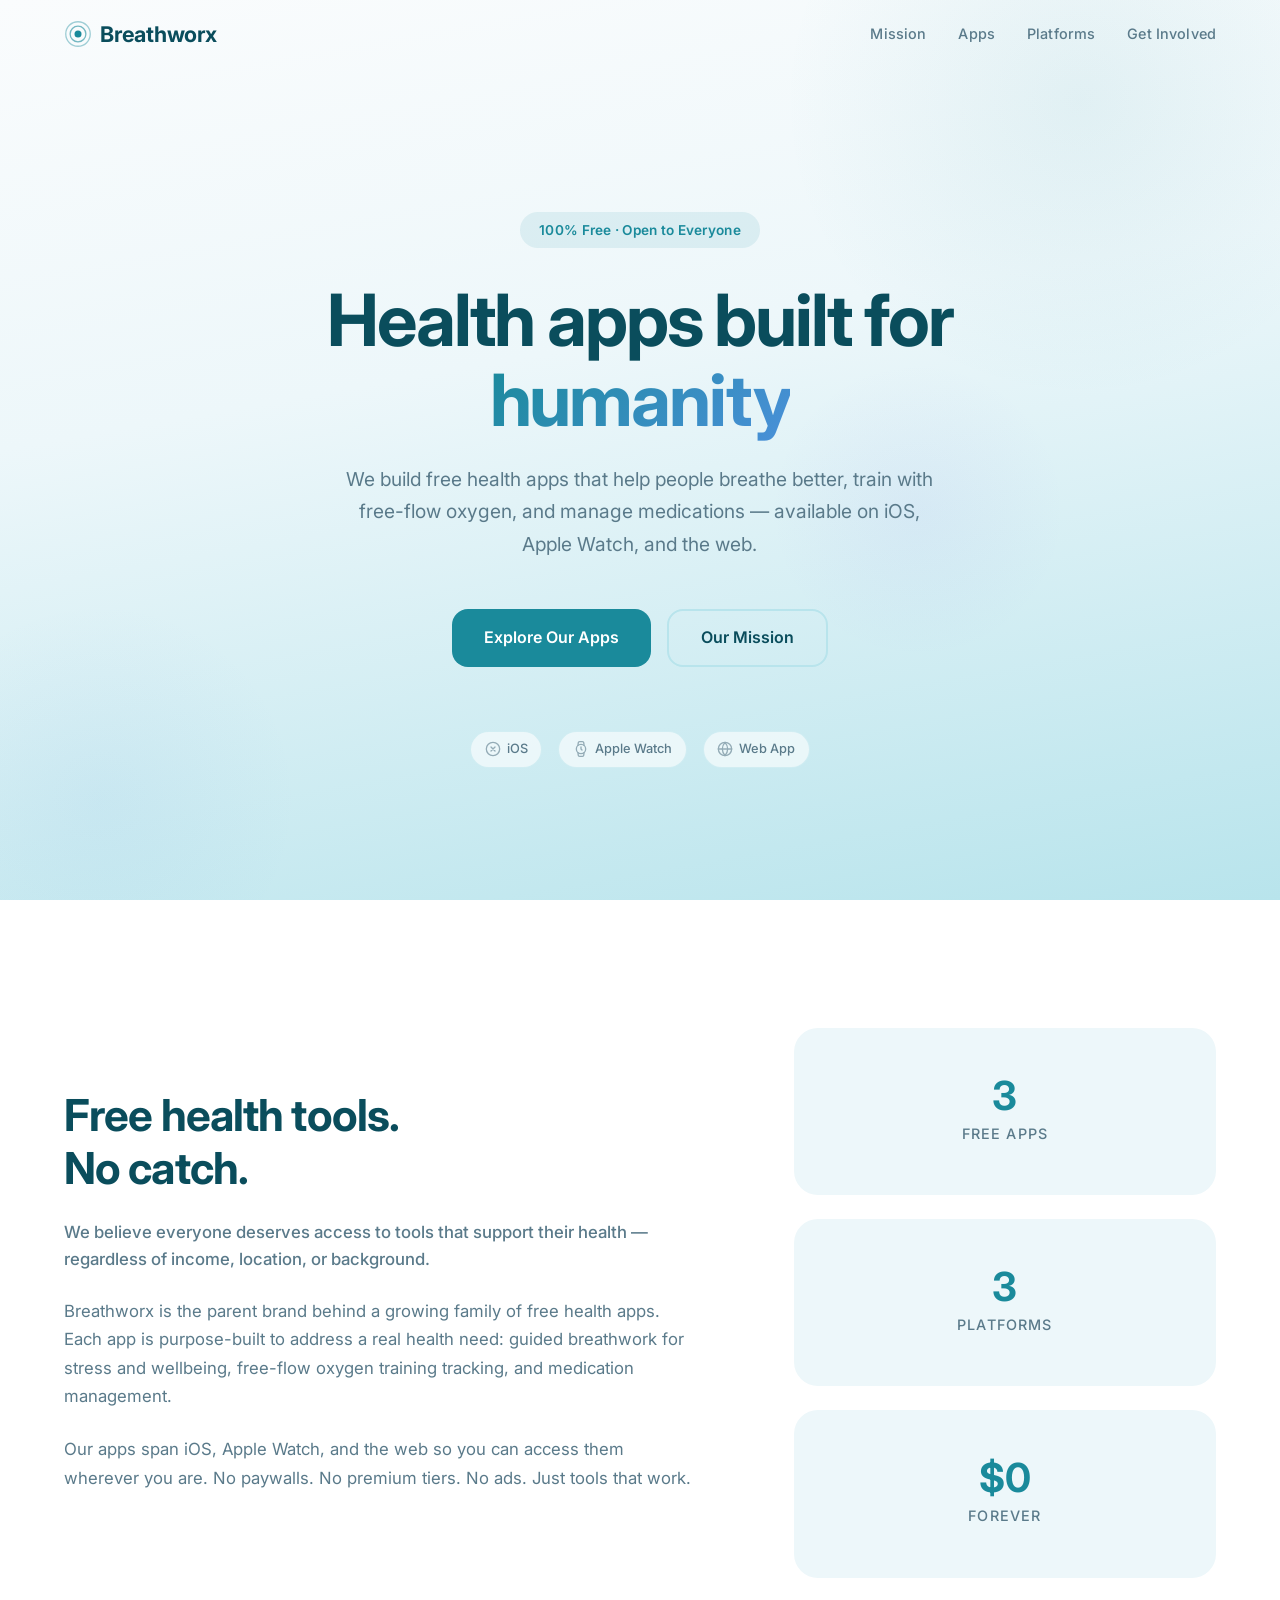
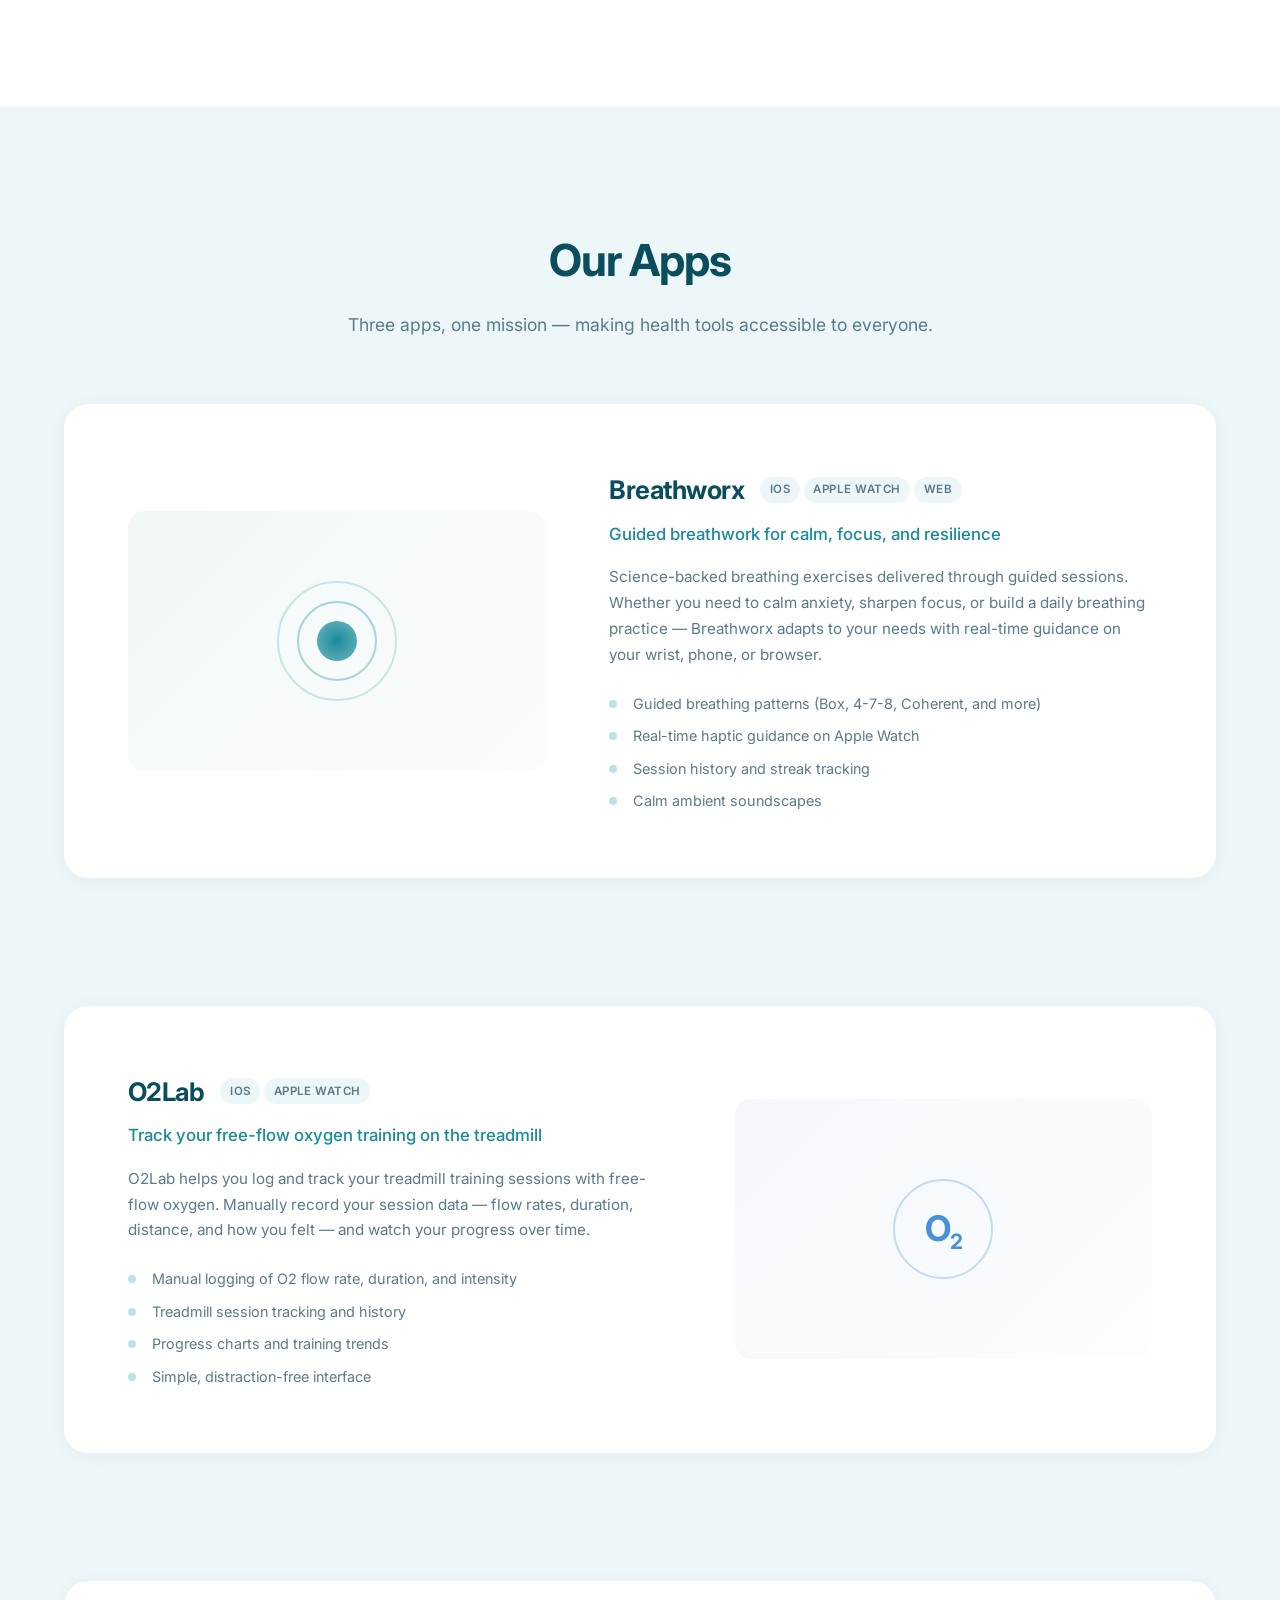
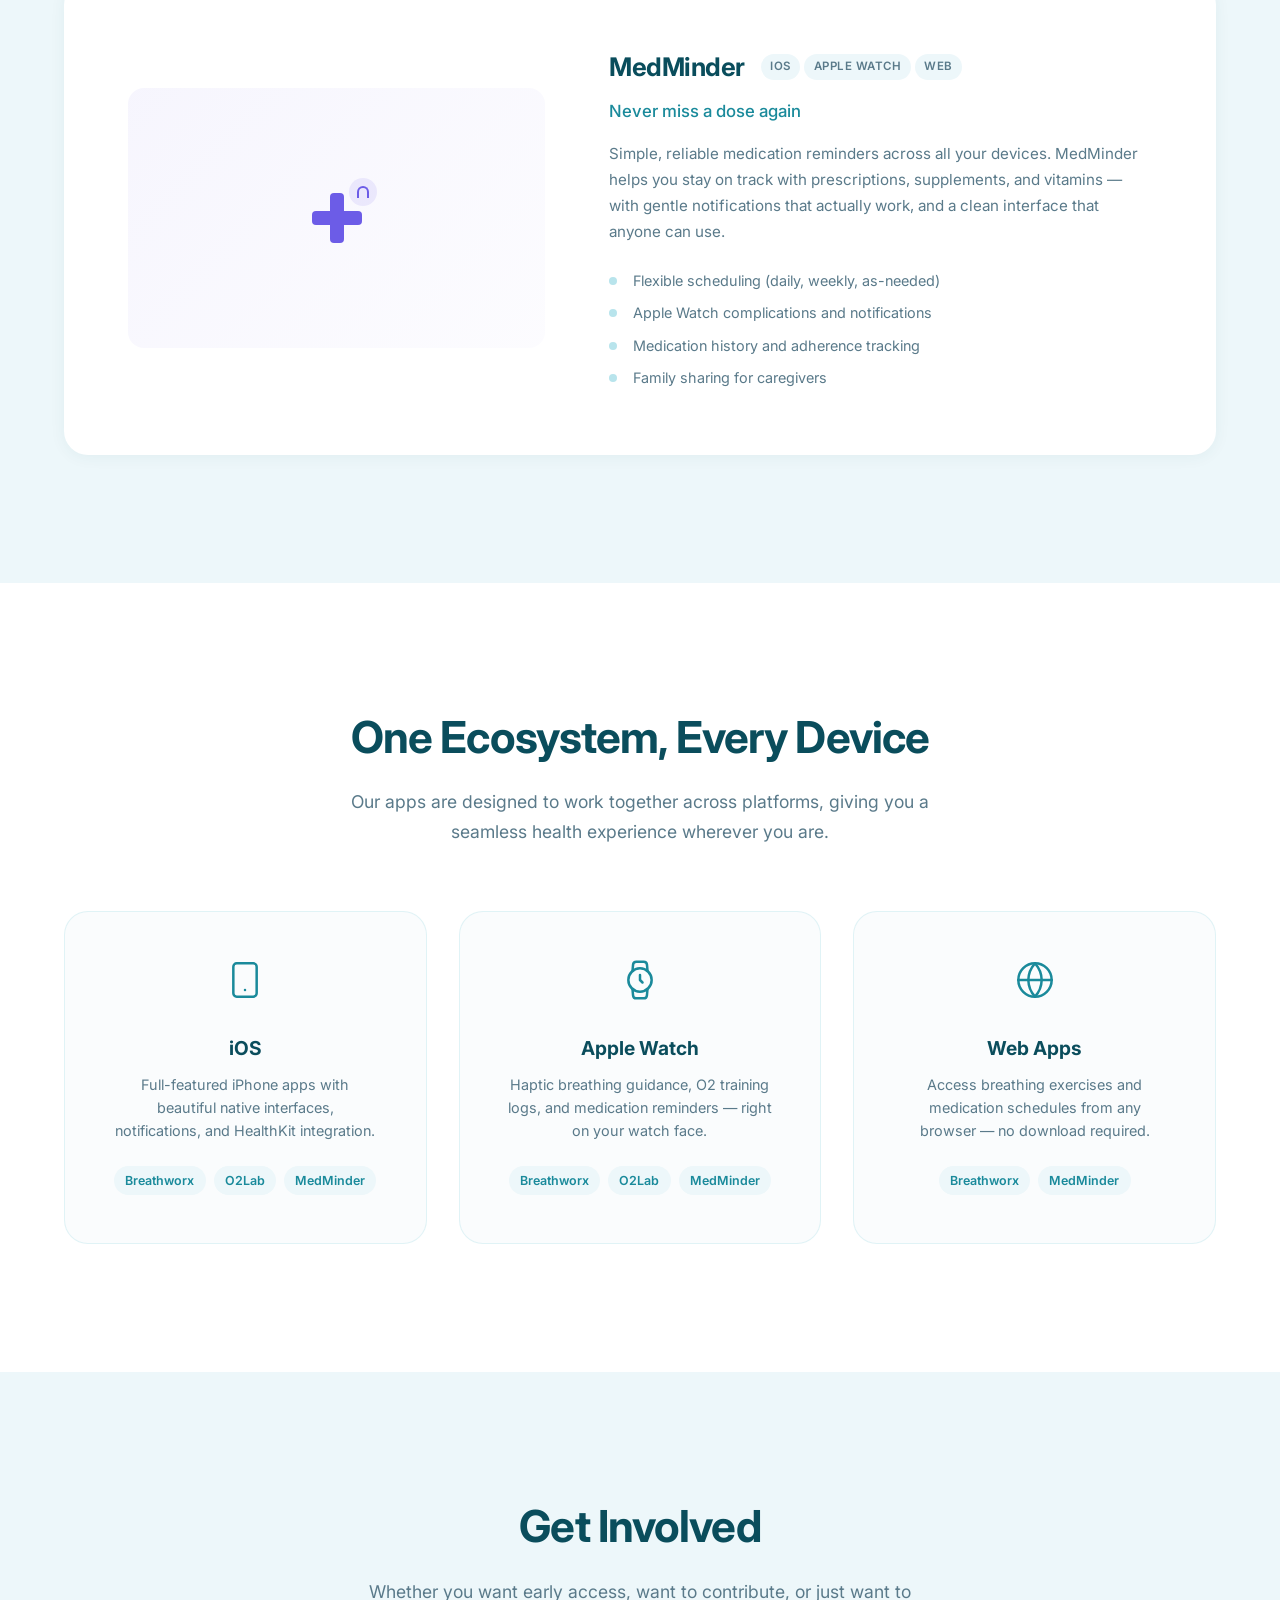
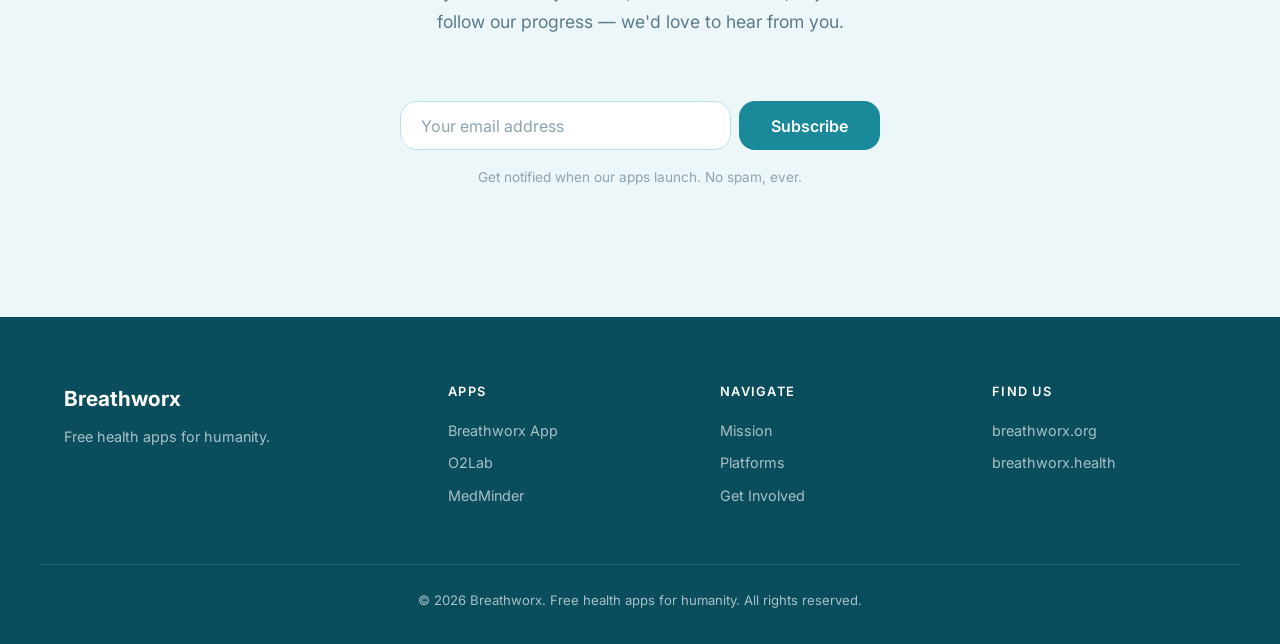
==== index.html @ e00971f1 "Wire up newsletter form to Google Sheets via Apps Script - Form submits email via fetch to a Google " ====
<!DOCTYPE html>
<html lang="en">
<head>
  <meta charset="UTF-8">
  <meta name="viewport" content="width=device-width, initial-scale=1.0">
  <title>Breathworx — Free Health Apps for Humanity</title>
  <meta name="description" content="Breathworx builds free health apps for everyone. Breathwork guidance, O2 training tracking, and medication reminders — across iOS, Apple Watch, and the web.">
  <meta property="og:title" content="Breathworx — Free Health Apps for Humanity">
  <meta property="og:description" content="Breathworx builds free health apps for everyone. Breathwork guidance, O2 training tracking, and medication reminders — across iOS, Apple Watch, and the web.">
  <meta property="og:type" content="website">
  <meta property="og:url" content="https://breathworx.org">
  <link rel="icon" type="image/svg+xml" href="favicon.svg">
  <link rel="preconnect" href="https://fonts.googleapis.com">
  <link rel="preconnect" href="https://fonts.gstatic.com" crossorigin>
  <link href="https://fonts.googleapis.com/css2?family=Inter:wght@300;400;500;600;700&display=swap" rel="stylesheet">
  <link rel="stylesheet" href="css/styles.css">
</head>
<body>

  <!-- Header -->
  <header class="header" id="header">
    <div class="container header-inner">
      <a href="#" class="logo">
        <span class="logo-icon">
          <svg width="28" height="28" viewBox="0 0 32 32" fill="none">
            <circle cx="16" cy="16" r="14" stroke="currentColor" stroke-width="1.5" opacity="0.4"/>
            <circle cx="16" cy="16" r="9" stroke="currentColor" stroke-width="1.5" opacity="0.6"/>
            <circle cx="16" cy="16" r="4" fill="currentColor"/>
          </svg>
        </span>
        Breathworx
      </a>
      <button class="nav-toggle" aria-label="Toggle navigation" aria-expanded="false">
        <span class="nav-toggle-bar"></span>
        <span class="nav-toggle-bar"></span>
        <span class="nav-toggle-bar"></span>
      </button>
      <nav class="nav" id="nav">
        <a href="#mission" class="nav-link">Mission</a>
        <a href="#apps" class="nav-link">Apps</a>
        <a href="#platforms" class="nav-link">Platforms</a>
        <a href="#contact" class="nav-link">Get Involved</a>
      </nav>
    </div>
  </header>

  <main>

    <!-- Hero -->
    <section class="hero" id="hero">
      <div class="hero-bg">
        <div class="hero-circle hero-circle-1"></div>
        <div class="hero-circle hero-circle-2"></div>
        <div class="hero-circle hero-circle-3"></div>
      </div>
      <div class="hero-content">
        <span class="hero-badge">100% Free &middot; Open to Everyone</span>
        <h1 class="hero-title">Health apps built for<br><span class="hero-highlight">humanity</span></h1>
        <p class="hero-tagline">We build free health apps that help people breathe better, train with free-flow oxygen, and manage medications — available on iOS, Apple Watch, and the web.</p>
        <div class="hero-actions">
          <a href="#apps" class="btn btn-primary">Explore Our Apps</a>
          <a href="#mission" class="btn btn-outline">Our Mission</a>
        </div>
        <div class="hero-platforms">
          <span class="platform-tag">
            <svg width="16" height="16" viewBox="0 0 24 24" fill="none" stroke="currentColor" stroke-width="2" stroke-linecap="round" stroke-linejoin="round"><path d="M12 2a10 10 0 0 1 10 10 10 10 0 0 1-10 10A10 10 0 0 1 2 12 10 10 0 0 1 12 2z"/><path d="M15 9l-6 6M9 9l6 6"/></svg>
            iOS
          </span>
          <span class="platform-tag">
            <svg width="16" height="16" viewBox="0 0 24 24" fill="none" stroke="currentColor" stroke-width="2" stroke-linecap="round" stroke-linejoin="round"><circle cx="12" cy="12" r="7"/><polyline points="12 9 12 12 13.5 13.5"/><path d="M16.51 17.35l-.35 3.83a2 2 0 0 1-2 1.82H9.83a2 2 0 0 1-2-1.82l-.35-3.83m.01-10.7l.35-3.83A2 2 0 0 1 9.83 1h4.35a2 2 0 0 1 2 1.82l.35 3.83"/></svg>
            Apple Watch
          </span>
          <span class="platform-tag">
            <svg width="16" height="16" viewBox="0 0 24 24" fill="none" stroke="currentColor" stroke-width="2" stroke-linecap="round" stroke-linejoin="round"><circle cx="12" cy="12" r="10"/><line x1="2" y1="12" x2="22" y2="12"/><path d="M12 2a15.3 15.3 0 0 1 4 10 15.3 15.3 0 0 1-4 10 15.3 15.3 0 0 1-4-10 15.3 15.3 0 0 1 4-10z"/></svg>
            Web App
          </span>
        </div>
      </div>
    </section>

    <!-- Mission -->
    <section class="section mission" id="mission">
      <div class="container">
        <div class="mission-grid">
          <div class="mission-text" data-animate>
            <h2 class="section-title">Free health tools.<br>No catch.</h2>
            <p class="mission-lead">
              We believe everyone deserves access to tools that support their health — regardless of income, location, or background.
            </p>
            <p>
              Breathworx is the parent brand behind a growing family of free health apps. Each app is purpose-built to address a real health need: guided breathwork for stress and wellbeing, free-flow oxygen training tracking, and medication management.
            </p>
            <p>
              Our apps span iOS, Apple Watch, and the web so you can access them wherever you are. No paywalls. No premium tiers. No ads. Just tools that work.
            </p>
          </div>
          <div class="mission-stats" data-animate>
            <div class="stat-card">
              <span class="stat-number">3</span>
              <span class="stat-label">Free Apps</span>
            </div>
            <div class="stat-card">
              <span class="stat-number">3</span>
              <span class="stat-label">Platforms</span>
            </div>
            <div class="stat-card">
              <span class="stat-number">$0</span>
              <span class="stat-label">Forever</span>
            </div>
          </div>
        </div>
      </div>
    </section>

    <!-- Apps -->
    <section class="section apps" id="apps">
      <div class="container">
        <h2 class="section-title section-title-center" data-animate>Our Apps</h2>
        <p class="section-subtitle" data-animate>Three apps, one mission — making health tools accessible to everyone.</p>

        <!-- Breathworx App -->
        <div class="app-showcase" data-animate>
          <div class="app-visual app-visual-breathworx">
            <div class="app-icon-display">
              <div class="app-icon-breath">
                <div class="breath-ring breath-ring-outer"></div>
                <div class="breath-ring breath-ring-mid"></div>
                <div class="breath-ring breath-ring-inner"></div>
              </div>
            </div>
          </div>
          <div class="app-info">
            <div class="app-header">
              <h3 class="app-name">Breathworx</h3>
              <div class="app-platforms">
                <span class="platform-pill">iOS</span>
                <span class="platform-pill">Apple Watch</span>
                <span class="platform-pill">Web</span>
              </div>
            </div>
            <p class="app-tagline">Guided breathwork for calm, focus, and resilience</p>
            <p class="app-description">
              Science-backed breathing exercises delivered through guided sessions. Whether you need to calm anxiety, sharpen focus, or build a daily breathing practice — Breathworx adapts to your needs with real-time guidance on your wrist, phone, or browser.
            </p>
            <ul class="app-features">
              <li>Guided breathing patterns (Box, 4-7-8, Coherent, and more)</li>
              <li>Real-time haptic guidance on Apple Watch</li>
              <li>Session history and streak tracking</li>
              <li>Calm ambient soundscapes</li>
            </ul>
          </div>
        </div>

        <!-- O2Lab -->
        <div class="app-showcase app-showcase-reverse" data-animate>
          <div class="app-visual app-visual-o2lab">
            <div class="app-icon-display">
              <div class="app-icon-o2">
                <span class="o2-text">O<sub>2</sub></span>
                <div class="o2-pulse"></div>
              </div>
            </div>
          </div>
          <div class="app-info">
            <div class="app-header">
              <h3 class="app-name">O2Lab</h3>
              <div class="app-platforms">
                <span class="platform-pill">iOS</span>
                <span class="platform-pill">Apple Watch</span>
              </div>
            </div>
            <p class="app-tagline">Track your free-flow oxygen training on the treadmill</p>
            <p class="app-description">
              O2Lab helps you log and track your treadmill training sessions with free-flow oxygen. Manually record your session data — flow rates, duration, distance, and how you felt — and watch your progress over time.
            </p>
            <ul class="app-features">
              <li>Manual logging of O2 flow rate, duration, and intensity</li>
              <li>Treadmill session tracking and history</li>
              <li>Progress charts and training trends</li>
              <li>Simple, distraction-free interface</li>
            </ul>
          </div>
        </div>

        <!-- MedMinder -->
        <div class="app-showcase" data-animate>
          <div class="app-visual app-visual-medminder">
            <div class="app-icon-display">
              <div class="app-icon-med">
                <div class="med-cross"></div>
                <div class="med-bell"></div>
              </div>
            </div>
          </div>
          <div class="app-info">
            <div class="app-header">
              <h3 class="app-name">MedMinder</h3>
              <div class="app-platforms">
                <span class="platform-pill">iOS</span>
                <span class="platform-pill">Apple Watch</span>
                <span class="platform-pill">Web</span>
              </div>
            </div>
            <p class="app-tagline">Never miss a dose again</p>
            <p class="app-description">
              Simple, reliable medication reminders across all your devices. MedMinder helps you stay on track with prescriptions, supplements, and vitamins — with gentle notifications that actually work, and a clean interface that anyone can use.
            </p>
            <ul class="app-features">
              <li>Flexible scheduling (daily, weekly, as-needed)</li>
              <li>Apple Watch complications and notifications</li>
              <li>Medication history and adherence tracking</li>
              <li>Family sharing for caregivers</li>
            </ul>
          </div>
        </div>

      </div>
    </section>

    <!-- Platforms -->
    <section class="section platforms" id="platforms">
      <div class="container">
        <h2 class="section-title section-title-center" data-animate>One Ecosystem, Every Device</h2>
        <p class="section-subtitle" data-animate>Our apps are designed to work together across platforms, giving you a seamless health experience wherever you are.</p>
        <div class="platform-grid">
          <div class="platform-card" data-animate>
            <div class="platform-card-icon">
              <svg width="40" height="40" viewBox="0 0 24 24" fill="none" stroke="currentColor" stroke-width="1.5" stroke-linecap="round" stroke-linejoin="round">
                <rect x="5" y="2" width="14" height="20" rx="2" ry="2"/>
                <line x1="12" y1="18" x2="12.01" y2="18"/>
              </svg>
            </div>
            <h3 class="platform-card-title">iOS</h3>
            <p class="platform-card-text">Full-featured iPhone apps with beautiful native interfaces, notifications, and HealthKit integration.</p>
            <div class="platform-card-apps">
              <span>Breathworx</span>
              <span>O2Lab</span>
              <span>MedMinder</span>
            </div>
          </div>
          <div class="platform-card" data-animate>
            <div class="platform-card-icon">
              <svg width="40" height="40" viewBox="0 0 24 24" fill="none" stroke="currentColor" stroke-width="1.5" stroke-linecap="round" stroke-linejoin="round">
                <circle cx="12" cy="12" r="7"/>
                <polyline points="12 9 12 12 13.5 13.5"/>
                <path d="M16.51 17.35l-.35 3.83a2 2 0 0 1-2 1.82H9.83a2 2 0 0 1-2-1.82l-.35-3.83m.01-10.7l.35-3.83A2 2 0 0 1 9.83 1h4.35a2 2 0 0 1 2 1.82l.35 3.83"/>
              </svg>
            </div>
            <h3 class="platform-card-title">Apple Watch</h3>
            <p class="platform-card-text">Haptic breathing guidance, O2 training logs, and medication reminders — right on your watch face.</p>
            <div class="platform-card-apps">
              <span>Breathworx</span>
              <span>O2Lab</span>
              <span>MedMinder</span>
            </div>
          </div>
          <div class="platform-card" data-animate>
            <div class="platform-card-icon">
              <svg width="40" height="40" viewBox="0 0 24 24" fill="none" stroke="currentColor" stroke-width="1.5" stroke-linecap="round" stroke-linejoin="round">
                <circle cx="12" cy="12" r="10"/>
                <line x1="2" y1="12" x2="22" y2="12"/>
                <path d="M12 2a15.3 15.3 0 0 1 4 10 15.3 15.3 0 0 1-4 10 15.3 15.3 0 0 1-4-10 15.3 15.3 0 0 1 4-10z"/>
              </svg>
            </div>
            <h3 class="platform-card-title">Web Apps</h3>
            <p class="platform-card-text">Access breathing exercises and medication schedules from any browser — no download required.</p>
            <div class="platform-card-apps">
              <span>Breathworx</span>
              <span>MedMinder</span>
            </div>
          </div>
        </div>
      </div>
    </section>

    <!-- Contact / Get Involved -->
    <section class="section contact" id="contact">
      <div class="container contact-inner">
        <h2 class="section-title section-title-center" data-animate>Get Involved</h2>
        <p class="section-subtitle" data-animate>Whether you want early access, want to contribute, or just want to follow our progress — we'd love to hear from you.</p>
        <form class="contact-form" data-animate data-endpoint="GOOGLE_APPS_SCRIPT_URL" method="POST">
          <div class="form-group">
            <input type="email" class="form-input" placeholder="Your email address" required aria-label="Email address">
            <button type="submit" class="btn btn-primary">Subscribe</button>
          </div>
          <p class="form-note">Get notified when our apps launch. No spam, ever.</p>
        </form>
      </div>
    </section>

  </main>

  <!-- Footer -->
  <footer class="footer">
    <div class="container footer-grid">
      <div class="footer-brand">
        <span class="footer-logo">Breathworx</span>
        <p class="footer-tagline">Free health apps for humanity.</p>
      </div>
      <div class="footer-links">
        <h4 class="footer-heading">Apps</h4>
        <a href="#apps">Breathworx App</a>
        <a href="#apps">O2Lab</a>
        <a href="#apps">MedMinder</a>
      </div>
      <div class="footer-links">
        <h4 class="footer-heading">Navigate</h4>
        <a href="#mission">Mission</a>
        <a href="#platforms">Platforms</a>
        <a href="#contact">Get Involved</a>
      </div>
      <div class="footer-domains">
        <h4 class="footer-heading">Find Us</h4>
        <a href="https://breathworx.org" target="_blank" rel="noopener">breathworx.org</a>
        <a href="https://breathworx.health" target="_blank" rel="noopener">breathworx.health</a>
      </div>
    </div>
    <div class="container footer-bottom">
      <p>&copy; 2026 Breathworx. Free health apps for humanity. All rights reserved.</p>
    </div>
  </footer>

  <script src="js/main.js" defer></script>
</body>
</html>
---- css/styles.css ----
/* ============================================
   Breathworx — Parent Brand: Free Health Apps
   ============================================ */

/* --- Design Tokens --- */
:root {
  --color-deep-teal:   #0A4D5C;
  --color-teal:        #1A8A9B;
  --color-mid-teal:    #2AAFB8;
  --color-light-teal:  #B8E4EC;
  --color-pale-blue:   #EDF7FA;
  --color-warm-white:  #FAFCFD;
  --color-white:       #FFFFFF;
  --color-text:        #1A2B35;
  --color-text-secondary: #5A7A8A;
  --color-text-muted:  #8BA4B0;

  /* App accent colors */
  --color-breathworx:  #1A8A9B;
  --color-o2lab:       #4A90D9;
  --color-medminder:   #6C5CE7;

  --font-body: 'Inter', -apple-system, BlinkMacSystemFont, 'Segoe UI', sans-serif;

  --space-xs:  0.25rem;
  --space-sm:  0.5rem;
  --space-md:  1rem;
  --space-lg:  1.5rem;
  --space-xl:  2rem;
  --space-2xl: 3rem;
  --space-3xl: 4rem;
  --space-4xl: 6rem;
  --space-5xl: 8rem;

  --max-width:    1200px;
  --radius:       8px;
  --radius-lg:    16px;
  --radius-xl:    24px;
  --transition:   0.3s ease;
  --shadow:       0 2px 16px rgba(10, 77, 92, 0.06);
  --shadow-md:    0 4px 24px rgba(10, 77, 92, 0.08);
  --shadow-lg:    0 8px 40px rgba(10, 77, 92, 0.12);
}

/* --- Reset & Base --- */
*,
*::before,
*::after {
  margin: 0;
  padding: 0;
  box-sizing: border-box;
}

html {
  scroll-behavior: smooth;
  font-size: 16px;
}

body {
  font-family: var(--font-body);
  color: var(--color-text);
  background-color: var(--color-warm-white);
  line-height: 1.7;
  -webkit-font-smoothing: antialiased;
  -moz-osx-font-smoothing: grayscale;
}

a {
  color: var(--color-teal);
  text-decoration: none;
  transition: color var(--transition);
}

a:hover {
  color: var(--color-deep-teal);
}

ul {
  list-style: none;
}

/* --- Utilities --- */
.container {
  width: 100%;
  max-width: var(--max-width);
  margin: 0 auto;
  padding: 0 var(--space-lg);
}

.section {
  padding: var(--space-5xl) 0;
}

.section-title {
  font-size: clamp(1.75rem, 4vw, 2.75rem);
  font-weight: 700;
  color: var(--color-deep-teal);
  margin-bottom: var(--space-lg);
  line-height: 1.2;
  letter-spacing: -0.02em;
}

.section-title-center {
  text-align: center;
}

.section-subtitle {
  text-align: center;
  color: var(--color-text-secondary);
  font-size: 1.1rem;
  max-width: 620px;
  margin: 0 auto var(--space-3xl);
}

/* --- Buttons --- */
.btn {
  display: inline-flex;
  align-items: center;
  justify-content: center;
  padding: 0.85rem 2rem;
  border: none;
  border-radius: var(--radius-lg);
  font-family: var(--font-body);
  font-size: 1rem;
  font-weight: 600;
  cursor: pointer;
  transition: all var(--transition);
  text-align: center;
  gap: var(--space-sm);
}

.btn-primary {
  background-color: var(--color-teal);
  color: var(--color-white);
}

.btn-primary:hover {
  background-color: var(--color-deep-teal);
  color: var(--color-white);
  transform: translateY(-2px);
  box-shadow: var(--shadow-lg);
}

.btn-outline {
  background: transparent;
  color: var(--color-deep-teal);
  border: 2px solid var(--color-light-teal);
}

.btn-outline:hover {
  background: var(--color-pale-blue);
  color: var(--color-deep-teal);
  border-color: var(--color-teal);
  transform: translateY(-2px);
}

/* --- Header --- */
.header {
  position: fixed;
  top: 0;
  left: 0;
  right: 0;
  z-index: 1000;
  padding: var(--space-md) 0;
  transition: all var(--transition);
  background: transparent;
}

.header-scrolled {
  background: rgba(250, 252, 253, 0.92);
  backdrop-filter: blur(16px);
  -webkit-backdrop-filter: blur(16px);
  box-shadow: 0 1px 0 rgba(10, 77, 92, 0.06);
}

.header-inner {
  display: flex;
  align-items: center;
  justify-content: space-between;
}

.logo {
  display: flex;
  align-items: center;
  gap: var(--space-sm);
  font-size: 1.35rem;
  font-weight: 700;
  color: var(--color-deep-teal);
  letter-spacing: -0.01em;
}

.logo:hover {
  color: var(--color-deep-teal);
}

.logo-icon {
  display: flex;
  color: var(--color-teal);
}

.nav {
  display: flex;
  gap: var(--space-xl);
}

.nav-link {
  font-size: 0.9rem;
  font-weight: 500;
  color: var(--color-text-secondary);
  position: relative;
  letter-spacing: 0.01em;
}

.nav-link::after {
  content: '';
  position: absolute;
  bottom: -4px;
  left: 0;
  width: 0;
  height: 2px;
  background: var(--color-teal);
  border-radius: 1px;
  transition: width var(--transition);
}

.nav-link:hover {
  color: var(--color-teal);
}

.nav-link:hover::after {
  width: 100%;
}

/* Hamburger */
.nav-toggle {
  display: none;
  flex-direction: column;
  gap: 5px;
  background: none;
  border: none;
  cursor: pointer;
  padding: var(--space-sm);
}

.nav-toggle-bar {
  display: block;
  width: 22px;
  height: 2px;
  background: var(--color-deep-teal);
  border-radius: 2px;
  transition: all var(--transition);
}

/* --- Hero --- */
.hero {
  position: relative;
  min-height: 100vh;
  display: flex;
  align-items: center;
  justify-content: center;
  overflow: hidden;
  background: linear-gradient(170deg, var(--color-warm-white) 0%, var(--color-pale-blue) 40%, var(--color-light-teal) 100%);
  padding-top: 80px;
}

.hero-bg {
  position: absolute;
  inset: 0;
  pointer-events: none;
  overflow: hidden;
}

.hero-circle {
  position: absolute;
  border-radius: 50%;
}

.hero-circle-1 {
  width: 600px;
  height: 600px;
  top: -200px;
  right: -100px;
  background: radial-gradient(circle, rgba(26, 138, 155, 0.08), transparent 70%);
  animation: float 20s ease-in-out infinite;
}

.hero-circle-2 {
  width: 400px;
  height: 400px;
  bottom: -100px;
  left: -100px;
  background: radial-gradient(circle, rgba(74, 144, 217, 0.06), transparent 70%);
  animation: float 15s ease-in-out infinite reverse;
}

.hero-circle-3 {
  width: 300px;
  height: 300px;
  top: 40%;
  left: 60%;
  background: radial-gradient(circle, rgba(108, 92, 231, 0.05), transparent 70%);
  animation: float 18s ease-in-out infinite 3s;
}

@keyframes float {
  0%, 100% { transform: translate(0, 0); }
  33% { transform: translate(20px, -20px); }
  66% { transform: translate(-15px, 15px); }
}

.hero-content {
  position: relative;
  text-align: center;
  padding: var(--space-2xl);
  max-width: 800px;
}

.hero-badge {
  display: inline-block;
  padding: 0.4rem 1.2rem;
  background: rgba(26, 138, 155, 0.1);
  color: var(--color-teal);
  font-size: 0.85rem;
  font-weight: 600;
  border-radius: 50px;
  margin-bottom: var(--space-xl);
  letter-spacing: 0.02em;
}

.hero-title {
  font-size: clamp(2.5rem, 7vw, 4.5rem);
  font-weight: 700;
  color: var(--color-deep-teal);
  margin-bottom: var(--space-lg);
  line-height: 1.1;
  letter-spacing: -0.03em;
}

.hero-highlight {
  background: linear-gradient(135deg, var(--color-teal), var(--color-o2lab));
  -webkit-background-clip: text;
  -webkit-text-fill-color: transparent;
  background-clip: text;
}

.hero-tagline {
  font-size: clamp(1rem, 2vw, 1.2rem);
  color: var(--color-text-secondary);
  max-width: 600px;
  margin: 0 auto var(--space-2xl);
  line-height: 1.7;
  font-weight: 400;
}

.hero-actions {
  display: flex;
  gap: var(--space-md);
  justify-content: center;
  flex-wrap: wrap;
  margin-bottom: var(--space-3xl);
}

.hero-platforms {
  display: flex;
  gap: var(--space-md);
  justify-content: center;
  flex-wrap: wrap;
}

.platform-tag {
  display: inline-flex;
  align-items: center;
  gap: 6px;
  padding: 0.4rem 0.85rem;
  background: rgba(255, 255, 255, 0.6);
  border: 1px solid rgba(184, 228, 236, 0.5);
  border-radius: 50px;
  font-size: 0.8rem;
  font-weight: 500;
  color: var(--color-text-secondary);
}

.platform-tag svg {
  opacity: 0.6;
}

/* --- Mission --- */
.mission {
  background: var(--color-white);
}

.mission-grid {
  display: grid;
  grid-template-columns: 1.2fr 0.8fr;
  gap: var(--space-4xl);
  align-items: center;
}

.mission-lead {
  font-size: 1.2rem;
  font-weight: 500;
  color: var(--color-text);
  margin-bottom: var(--space-lg);
  line-height: 1.6;
}

.mission-text p {
  color: var(--color-text-secondary);
  margin-bottom: var(--space-lg);
  font-size: 1.05rem;
}

.mission-stats {
  display: grid;
  grid-template-columns: 1fr;
  gap: var(--space-lg);
}

.stat-card {
  background: var(--color-pale-blue);
  border-radius: var(--radius-xl);
  padding: var(--space-2xl);
  text-align: center;
  transition: transform var(--transition);
}

.stat-card:hover {
  transform: translateY(-2px);
}

.stat-number {
  display: block;
  font-size: 2.5rem;
  font-weight: 700;
  color: var(--color-teal);
  line-height: 1;
  margin-bottom: var(--space-xs);
}

.stat-label {
  font-size: 0.9rem;
  font-weight: 500;
  color: var(--color-text-secondary);
  text-transform: uppercase;
  letter-spacing: 0.08em;
}

/* --- Apps Section --- */
.apps {
  background: var(--color-pale-blue);
}

.app-showcase {
  display: grid;
  grid-template-columns: 1fr 1.3fr;
  gap: var(--space-3xl);
  align-items: center;
  margin-bottom: var(--space-5xl);
  background: var(--color-white);
  border-radius: var(--radius-xl);
  padding: var(--space-3xl);
  box-shadow: var(--shadow);
  transition: box-shadow var(--transition);
}

.app-showcase:hover {
  box-shadow: var(--shadow-md);
}

.app-showcase:last-child {
  margin-bottom: 0;
}

.app-showcase-reverse {
  grid-template-columns: 1.3fr 1fr;
}

.app-showcase-reverse .app-visual {
  order: 2;
}

.app-showcase-reverse .app-info {
  order: 1;
}

/* App visuals */
.app-visual {
  display: grid;
  place-items: center;
  min-height: 260px;
  border-radius: var(--radius-lg);
  position: relative;
}

.app-visual-breathworx {
  background: linear-gradient(135deg, rgba(26, 138, 155, 0.06), rgba(26, 138, 155, 0.02));
}

.app-visual-o2lab {
  background: linear-gradient(135deg, rgba(74, 144, 217, 0.06), rgba(74, 144, 217, 0.02));
}

.app-visual-medminder {
  background: linear-gradient(135deg, rgba(108, 92, 231, 0.06), rgba(108, 92, 231, 0.02));
}

.app-icon-display {
  width: 140px;
  height: 140px;
  display: grid;
  place-items: center;
}

/* Breathworx icon — concentric breathing rings */
.app-icon-breath {
  position: relative;
  width: 120px;
  height: 120px;
}

.breath-ring {
  position: absolute;
  border-radius: 50%;
  top: 50%;
  left: 50%;
  transform: translate(-50%, -50%);
}

.breath-ring-outer {
  width: 120px;
  height: 120px;
  border: 2px solid rgba(26, 138, 155, 0.2);
  animation: breathe 6s ease-in-out infinite;
}

.breath-ring-mid {
  width: 80px;
  height: 80px;
  border: 2px solid rgba(26, 138, 155, 0.35);
  animation: breathe 6s ease-in-out infinite 0.5s;
}

.breath-ring-inner {
  width: 40px;
  height: 40px;
  background: radial-gradient(circle, var(--color-teal), rgba(26, 138, 155, 0.6));
  animation: breathe 6s ease-in-out infinite 1s;
}

@keyframes breathe {
  0%, 100% { transform: translate(-50%, -50%) scale(1); opacity: 0.7; }
  50% { transform: translate(-50%, -50%) scale(1.15); opacity: 1; }
}

/* O2Lab icon */
.app-icon-o2 {
  position: relative;
  width: 100px;
  height: 100px;
  display: grid;
  place-items: center;
}

.o2-text {
  font-size: 2.2rem;
  font-weight: 700;
  color: var(--color-o2lab);
  letter-spacing: -0.02em;
}

.o2-text sub {
  font-size: 0.6em;
}

.o2-pulse {
  position: absolute;
  inset: 0;
  border-radius: 50%;
  border: 2px solid rgba(74, 144, 217, 0.3);
  animation: pulse-ring 3s ease-out infinite;
}

@keyframes pulse-ring {
  0% { transform: scale(0.8); opacity: 1; }
  100% { transform: scale(1.5); opacity: 0; }
}

/* MedMinder icon */
.app-icon-med {
  position: relative;
  width: 100px;
  height: 100px;
  display: grid;
  place-items: center;
}

.med-cross {
  width: 50px;
  height: 50px;
  position: relative;
}

.med-cross::before,
.med-cross::after {
  content: '';
  position: absolute;
  background: var(--color-medminder);
  border-radius: 4px;
}

.med-cross::before {
  width: 14px;
  height: 50px;
  top: 0;
  left: 18px;
}

.med-cross::after {
  width: 50px;
  height: 14px;
  top: 18px;
  left: 0;
}

.med-bell {
  position: absolute;
  top: 10px;
  right: 10px;
  width: 28px;
  height: 28px;
  background: rgba(108, 92, 231, 0.1);
  border-radius: 50%;
  display: grid;
  place-items: center;
}

.med-bell::after {
  content: '';
  width: 12px;
  height: 12px;
  border: 2px solid var(--color-medminder);
  border-radius: 50% 50% 0 0;
  border-bottom: none;
}

/* App info */
.app-header {
  display: flex;
  align-items: center;
  gap: var(--space-md);
  flex-wrap: wrap;
  margin-bottom: var(--space-sm);
}

.app-name {
  font-size: 1.6rem;
  font-weight: 700;
  color: var(--color-deep-teal);
  letter-spacing: -0.02em;
}

.app-platforms {
  display: flex;
  gap: var(--space-xs);
}

.platform-pill {
  padding: 0.2rem 0.6rem;
  background: var(--color-pale-blue);
  color: var(--color-text-secondary);
  font-size: 0.72rem;
  font-weight: 600;
  border-radius: 20px;
  text-transform: uppercase;
  letter-spacing: 0.04em;
}

.app-tagline {
  font-size: 1.05rem;
  font-weight: 500;
  color: var(--color-teal);
  margin-bottom: var(--space-md);
}

.app-description {
  color: var(--color-text-secondary);
  font-size: 0.95rem;
  margin-bottom: var(--space-lg);
  line-height: 1.7;
}

.app-features {
  display: grid;
  gap: var(--space-sm);
}

.app-features li {
  position: relative;
  padding-left: var(--space-lg);
  color: var(--color-text-secondary);
  font-size: 0.9rem;
}

.app-features li::before {
  content: '';
  position: absolute;
  left: 0;
  top: 8px;
  width: 8px;
  height: 8px;
  border-radius: 50%;
  background: var(--color-light-teal);
}

/* --- Platforms Section --- */
.platforms {
  background: var(--color-white);
}

.platform-grid {
  display: grid;
  grid-template-columns: repeat(3, 1fr);
  gap: var(--space-xl);
}

.platform-card {
  padding: var(--space-2xl);
  border-radius: var(--radius-xl);
  border: 1px solid rgba(184, 228, 236, 0.4);
  background: var(--color-warm-white);
  transition: all var(--transition);
  text-align: center;
}

.platform-card:hover {
  transform: translateY(-4px);
  box-shadow: var(--shadow-md);
  border-color: var(--color-light-teal);
}

.platform-card-icon {
  color: var(--color-teal);
  margin-bottom: var(--space-lg);
}

.platform-card-title {
  font-size: 1.2rem;
  font-weight: 700;
  color: var(--color-deep-teal);
  margin-bottom: var(--space-sm);
}

.platform-card-text {
  color: var(--color-text-secondary);
  font-size: 0.9rem;
  margin-bottom: var(--space-lg);
  line-height: 1.6;
}

.platform-card-apps {
  display: flex;
  gap: var(--space-sm);
  justify-content: center;
  flex-wrap: wrap;
}

.platform-card-apps span {
  padding: 0.25rem 0.7rem;
  background: var(--color-pale-blue);
  color: var(--color-teal);
  font-size: 0.78rem;
  font-weight: 600;
  border-radius: 20px;
}

/* --- Contact --- */
.contact {
  background: var(--color-pale-blue);
}

.contact-inner {
  max-width: 600px;
  text-align: center;
}

.contact-form {
  margin-top: var(--space-xl);
}

.form-group {
  display: flex;
  gap: var(--space-sm);
  max-width: 480px;
  margin: 0 auto;
}

.form-input {
  flex: 1;
  padding: 0.85rem 1.25rem;
  border: 1px solid var(--color-light-teal);
  border-radius: var(--radius-lg);
  font-family: var(--font-body);
  font-size: 1rem;
  color: var(--color-text);
  background: var(--color-white);
  outline: none;
  transition: all var(--transition);
}

.form-input::placeholder {
  color: var(--color-text-muted);
}

.form-input:focus {
  border-color: var(--color-teal);
  box-shadow: 0 0 0 3px rgba(26, 138, 155, 0.1);
}

.btn-success {
  background-color: #27AE60;
}

.btn-success:hover {
  background-color: #27AE60;
  transform: none;
  box-shadow: none;
}

.form-note {
  margin-top: var(--space-md);
  font-size: 0.85rem;
  color: var(--color-text-muted);
}

/* --- Footer --- */
.footer {
  background: var(--color-deep-teal);
  color: rgba(255, 255, 255, 0.65);
  padding: var(--space-3xl) 0 var(--space-xl);
}

.footer-grid {
  display: grid;
  grid-template-columns: 1.5fr 1fr 1fr 1fr;
  gap: var(--space-2xl);
  margin-bottom: var(--space-2xl);
}

.footer-logo {
  font-size: 1.3rem;
  font-weight: 700;
  color: var(--color-white);
  display: block;
  margin-bottom: var(--space-sm);
}

.footer-tagline {
  font-size: 0.9rem;
}

.footer-heading {
  color: var(--color-white);
  font-size: 0.8rem;
  font-weight: 600;
  text-transform: uppercase;
  letter-spacing: 0.1em;
  margin-bottom: var(--space-md);
}

.footer-links a,
.footer-domains a {
  display: block;
  color: rgba(255, 255, 255, 0.65);
  font-size: 0.9rem;
  margin-bottom: var(--space-sm);
  transition: color var(--transition);
}

.footer-links a:hover,
.footer-domains a:hover {
  color: var(--color-white);
}

.footer-bottom {
  border-top: 1px solid rgba(255, 255, 255, 0.1);
  padding-top: var(--space-lg);
  font-size: 0.82rem;
  text-align: center;
}

/* --- Animations --- */
[data-animate] {
  opacity: 0;
  transform: translateY(28px);
  transition: opacity 0.7s ease, transform 0.7s ease;
}

[data-animate].visible {
  opacity: 1;
  transform: translateY(0);
}

/* --- Responsive --- */
@media (max-width: 1024px) {
  .app-showcase,
  .app-showcase-reverse {
    grid-template-columns: 1fr;
    gap: var(--space-xl);
  }

  .app-showcase-reverse .app-visual,
  .app-showcase-reverse .app-info {
    order: unset;
  }

  .app-visual {
    min-height: 200px;
  }
}

@media (max-width: 768px) {
  .nav-toggle {
    display: flex;
  }

  .nav {
    position: absolute;
    top: 100%;
    left: 0;
    right: 0;
    background: rgba(250, 252, 253, 0.97);
    backdrop-filter: blur(16px);
    -webkit-backdrop-filter: blur(16px);
    flex-direction: column;
    padding: var(--space-lg);
    gap: var(--space-md);
    box-shadow: var(--shadow-md);
    opacity: 0;
    pointer-events: none;
    transform: translateY(-8px);
    transition: all var(--transition);
  }

  .nav-open .nav {
    opacity: 1;
    pointer-events: all;
    transform: translateY(0);
  }

  .nav-open .nav-toggle-bar:nth-child(1) {
    transform: rotate(45deg) translate(5px, 5px);
  }

  .nav-open .nav-toggle-bar:nth-child(2) {
    opacity: 0;
  }

  .nav-open .nav-toggle-bar:nth-child(3) {
    transform: rotate(-45deg) translate(5px, -5px);
  }

  .hero-title {
    font-size: clamp(2rem, 8vw, 3rem);
  }

  .mission-grid {
    grid-template-columns: 1fr;
    gap: var(--space-2xl);
  }

  .mission-stats {
    grid-template-columns: repeat(3, 1fr);
  }

  .stat-card {
    padding: var(--space-lg);
  }

  .stat-number {
    font-size: 1.8rem;
  }

  .app-showcase {
    padding: var(--space-xl);
  }

  .platform-grid {
    grid-template-columns: 1fr;
  }

  .footer-grid {
    grid-template-columns: 1fr 1fr;
    gap: var(--space-xl);
  }

  .form-group {
    flex-direction: column;
  }

  .section {
    padding: var(--space-3xl) 0;
  }
}

@media (max-width: 480px) {
  .hero-title {
    font-size: 2rem;
  }

  .hero-actions {
    flex-direction: column;
    align-items: center;
  }

  .mission-stats {
    grid-template-columns: 1fr;
  }

  .footer-grid {
    grid-template-columns: 1fr;
  }

  .app-header {
    flex-direction: column;
    align-items: flex-start;
  }
}

/* --- Reduced Motion --- */
@media (prefers-reduced-motion: reduce) {
  html {
    scroll-behavior: auto;
  }

  *,
  *::before,
  *::after {
    animation-duration: 0.01ms !important;
    animation-iteration-count: 1 !important;
    transition-duration: 0.01ms !important;
  }

  [data-animate] {
    opacity: 1;
    transform: none;
  }
}
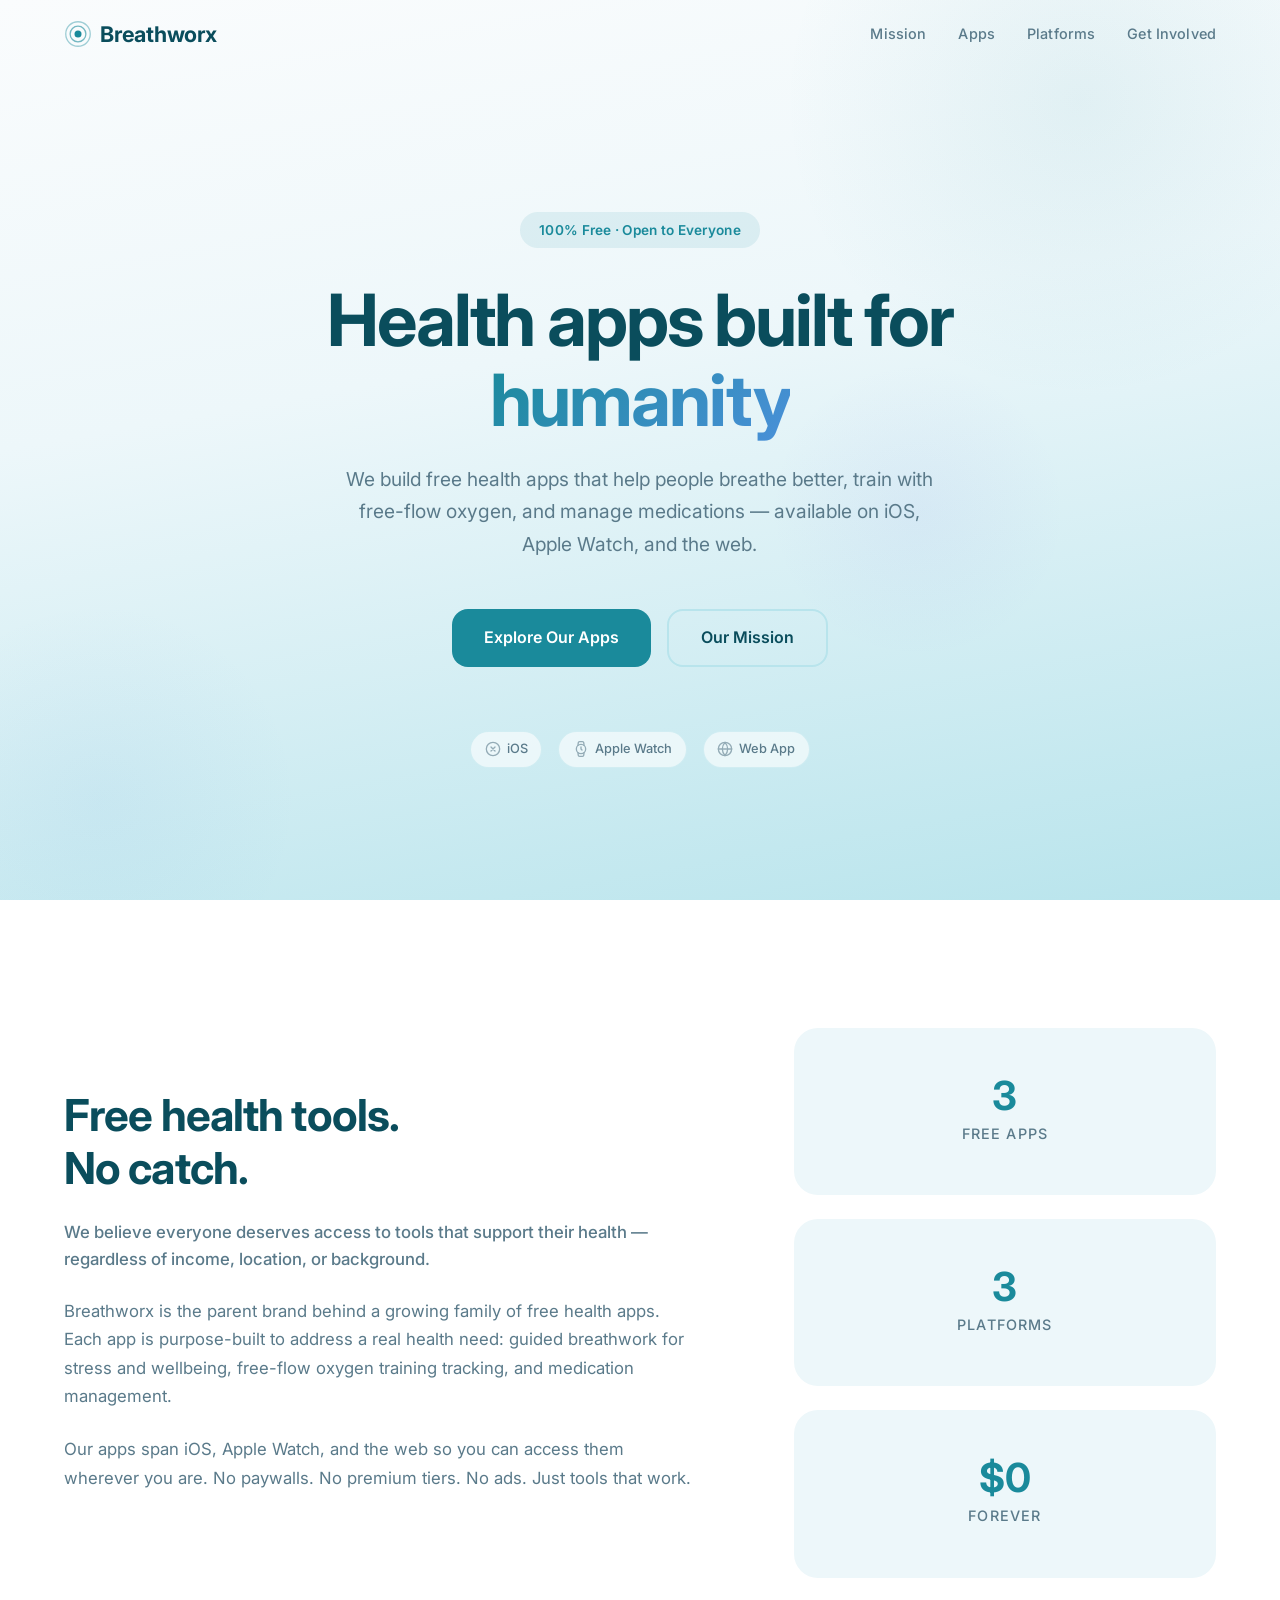
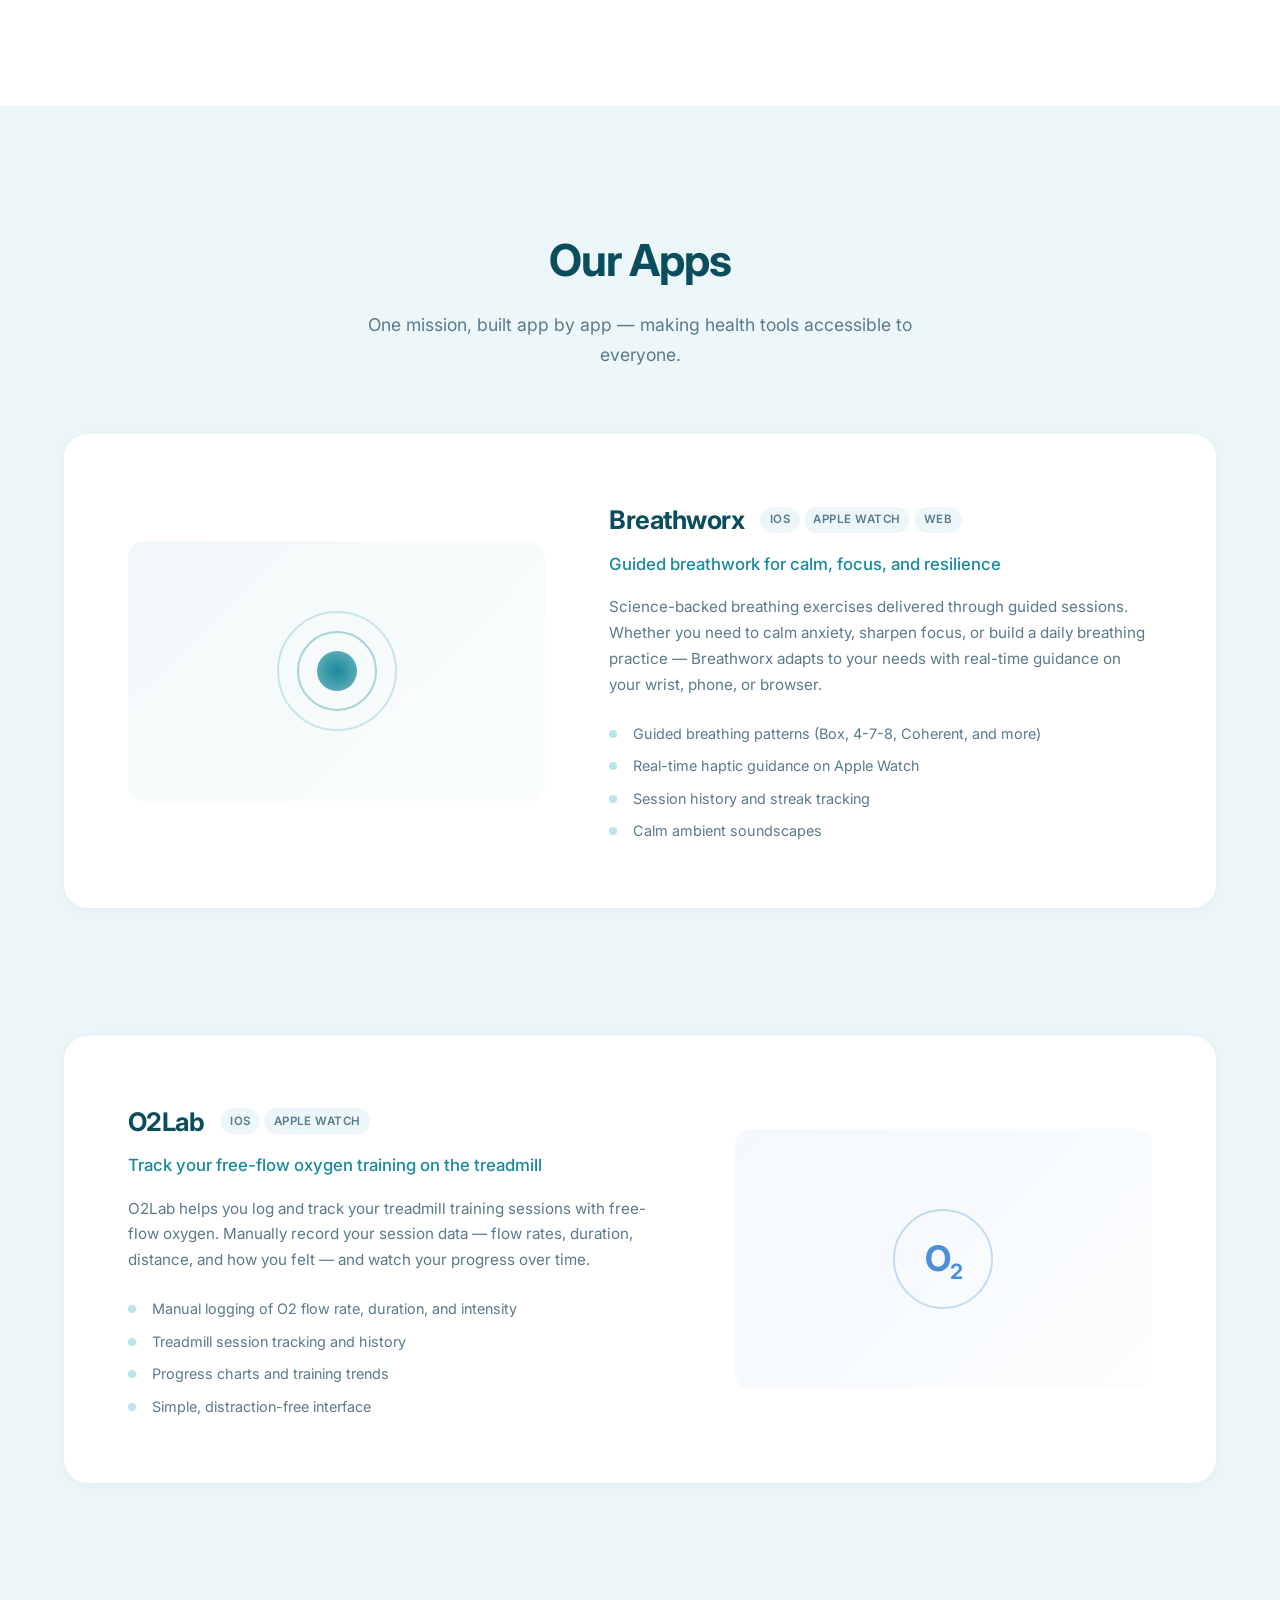
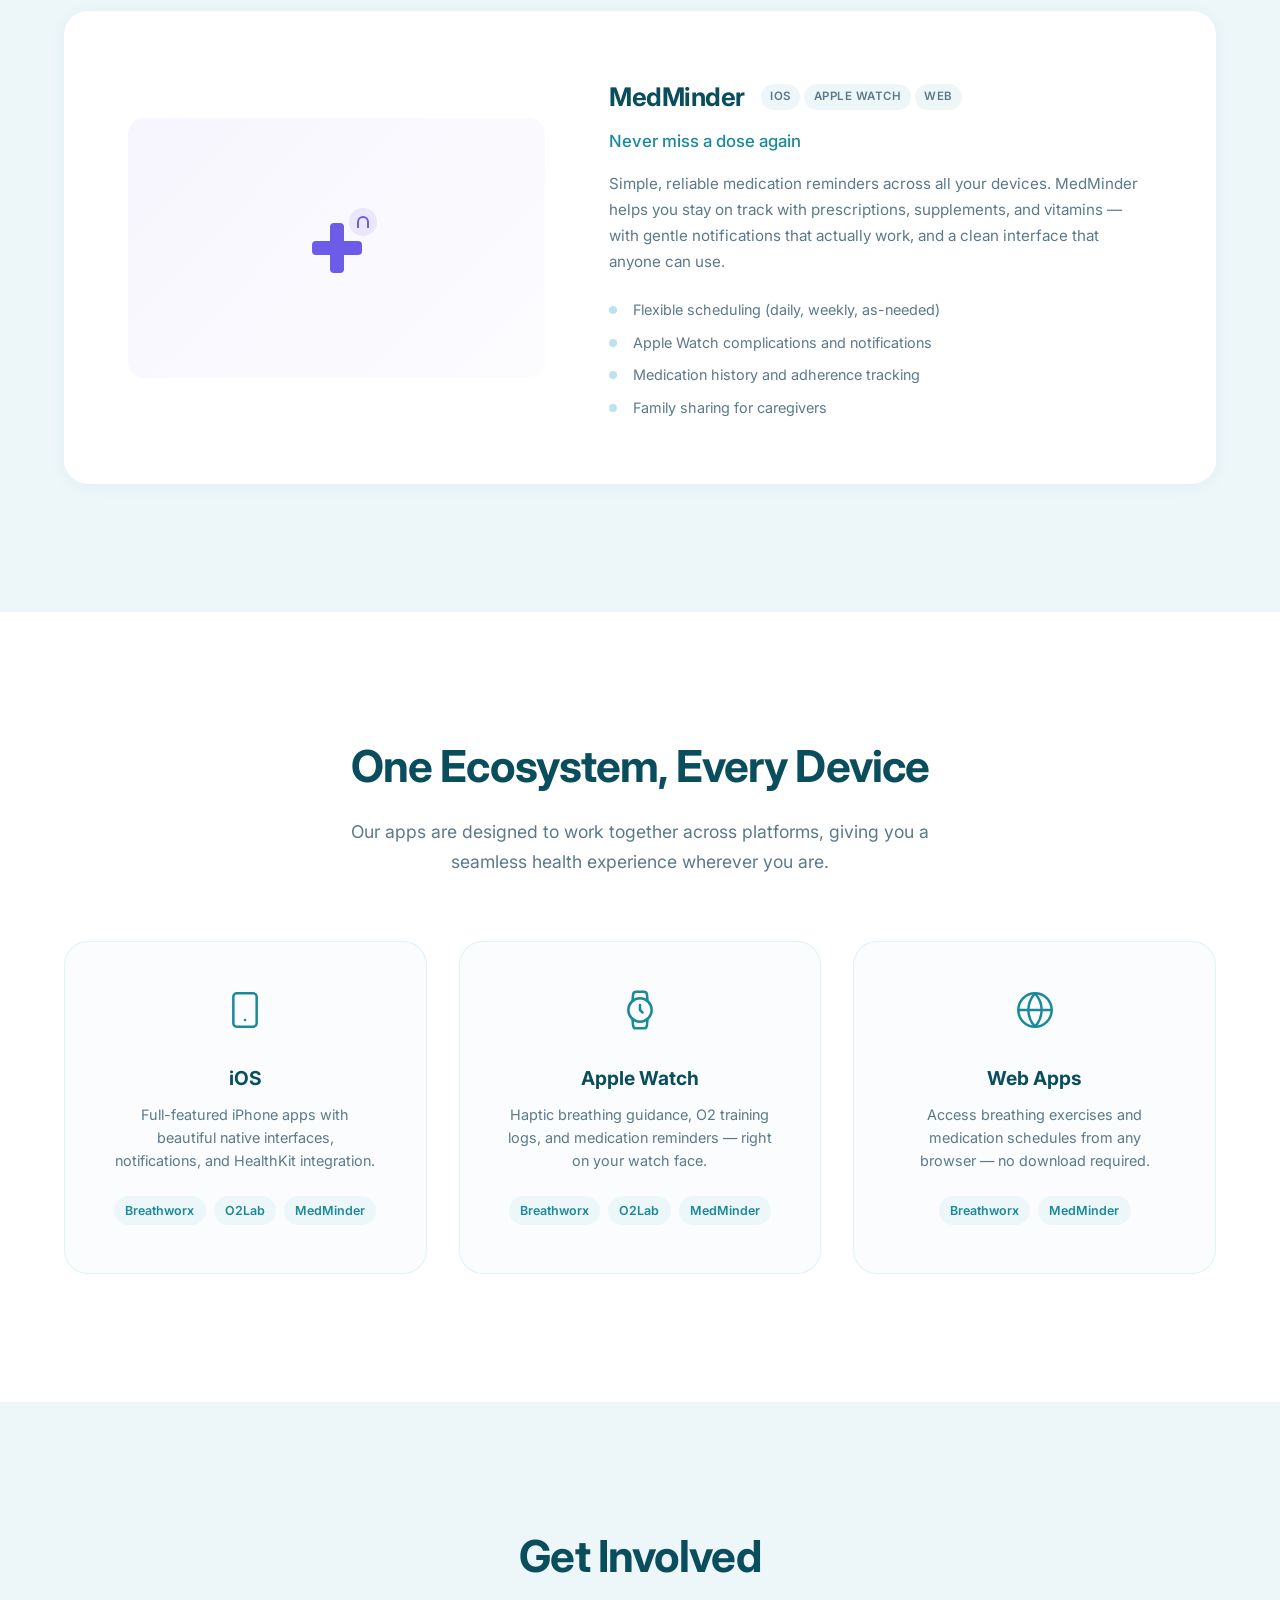
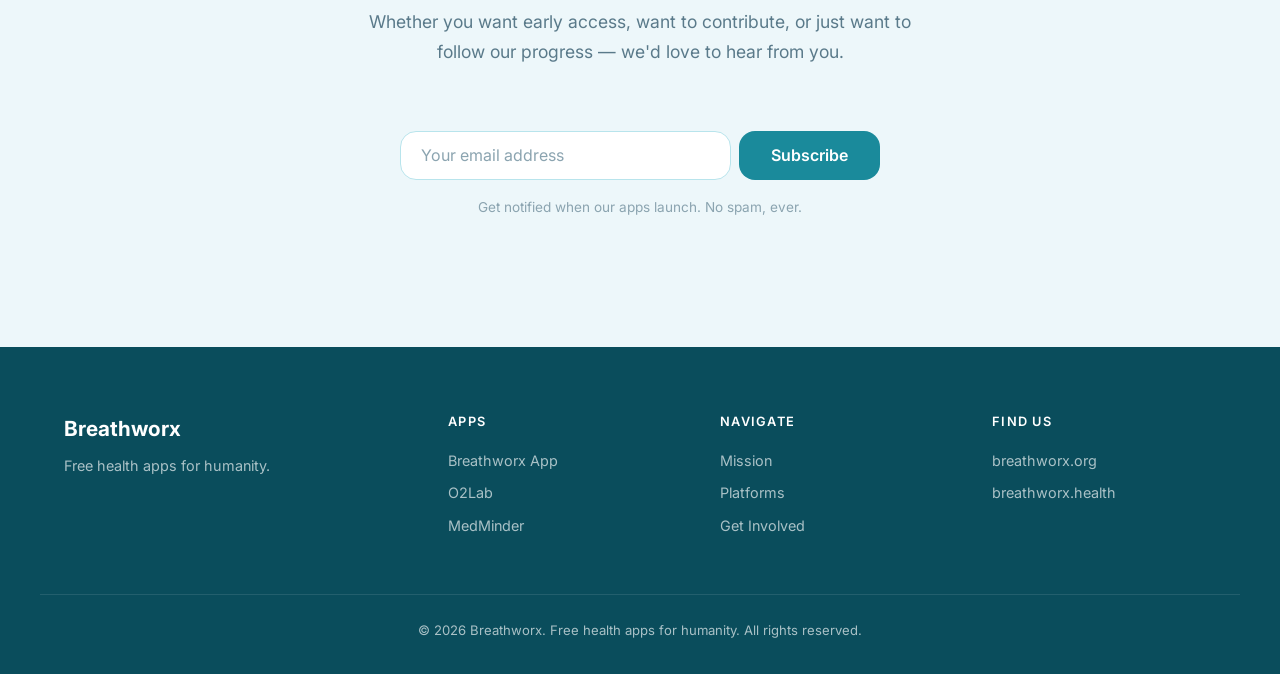
==== commit 3e8465f8: "Update apps section subtitle to avoid limiting to three apps https://claude.ai/code/session_014y1zjD" ====
--- a/index.html
+++ b/index.html
@@ -116,7 +116,7 @@
     <section class="section apps" id="apps">
       <div class="container">
         <h2 class="section-title section-title-center" data-animate>Our Apps</h2>
-        <p class="section-subtitle" data-animate>Three apps, one mission — making health tools accessible to everyone.</p>
+        <p class="section-subtitle" data-animate>One mission, built app by app — making health tools accessible to everyone.</p>
 
         <!-- Breathworx App -->
         <div class="app-showcase" data-animate>
@@ -278,9 +278,9 @@
       <div class="container contact-inner">
         <h2 class="section-title section-title-center" data-animate>Get Involved</h2>
         <p class="section-subtitle" data-animate>Whether you want early access, want to contribute, or just want to follow our progress — we'd love to hear from you.</p>
-        <form class="contact-form" data-animate data-endpoint="GOOGLE_APPS_SCRIPT_URL" method="POST">
+        <form class="contact-form" data-animate action="https://formspree.io/f/mpqoypab" method="POST">
           <div class="form-group">
-            <input type="email" class="form-input" placeholder="Your email address" required aria-label="Email address">
+            <input type="email" name="email" class="form-input" placeholder="Your email address" required aria-label="Email address">
             <button type="submit" class="btn btn-primary">Subscribe</button>
           </div>
           <p class="form-note">Get notified when our apps launch. No spam, ever.</p>
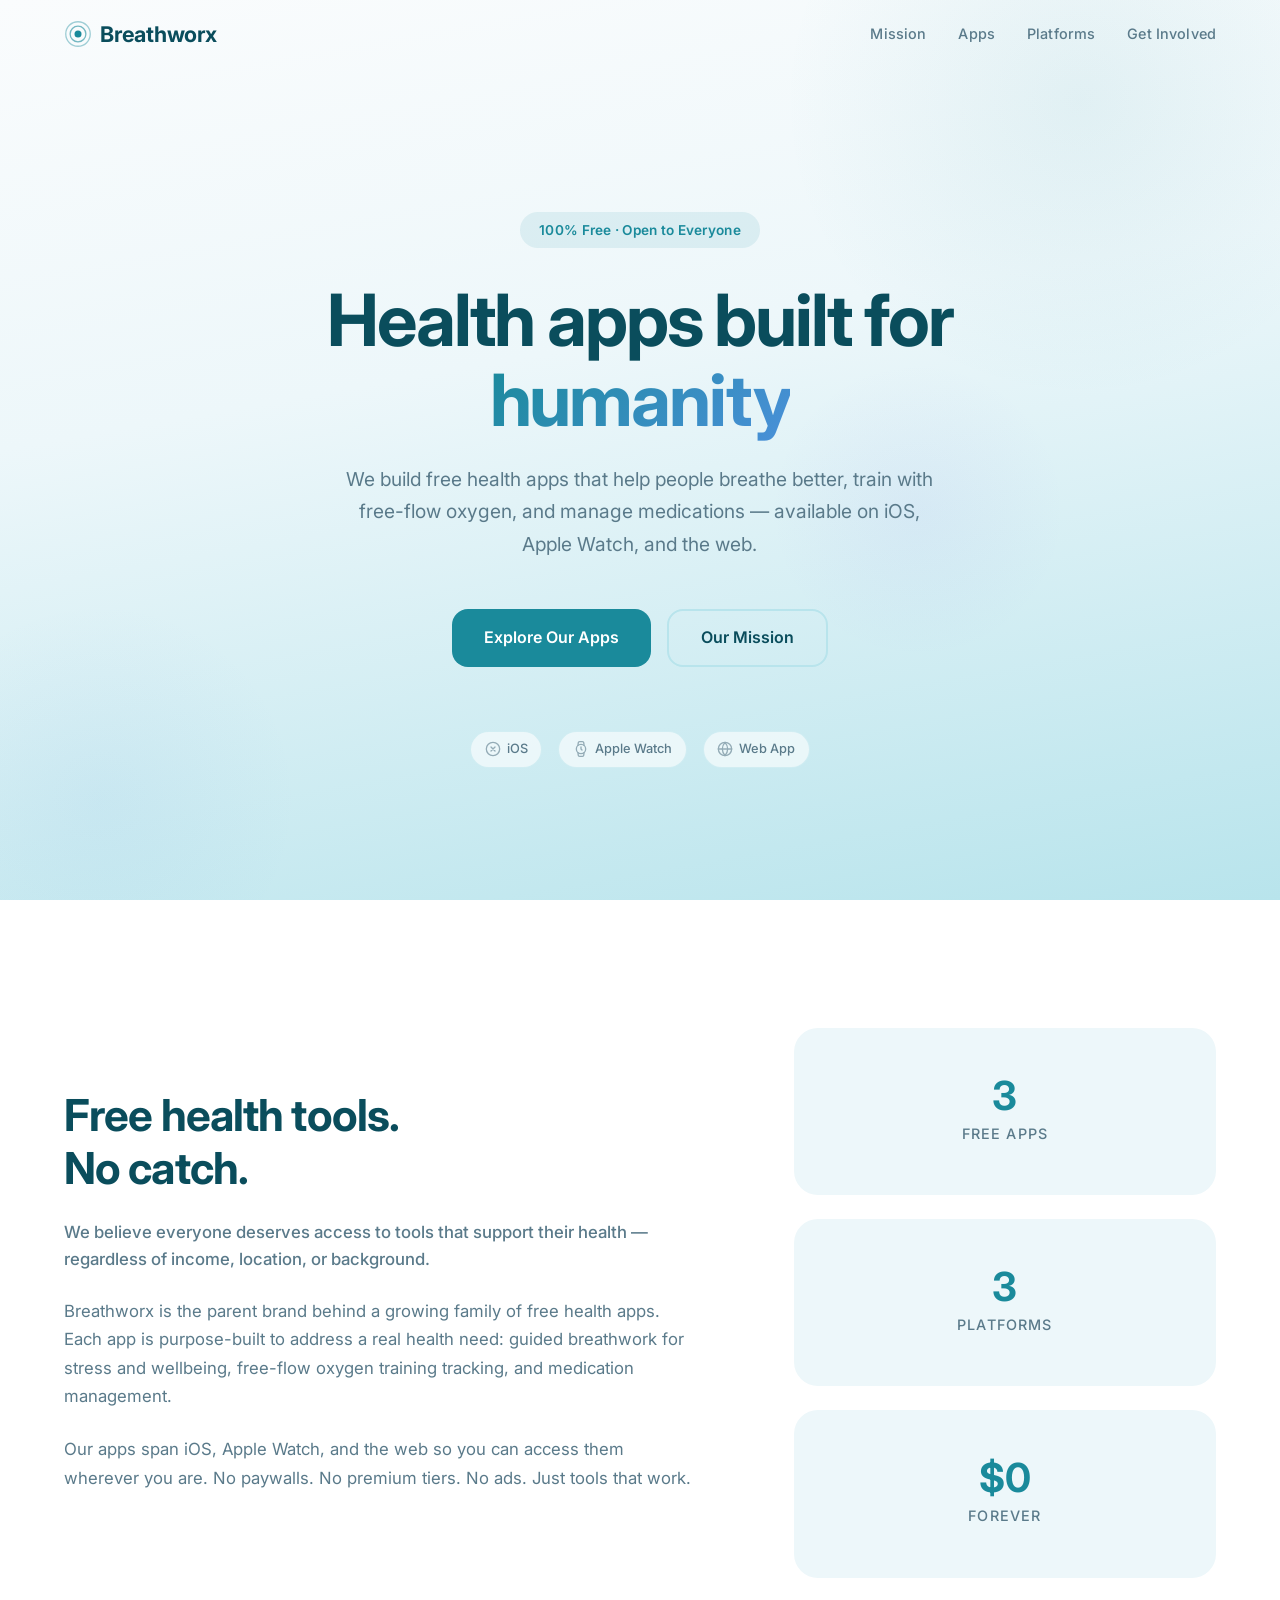
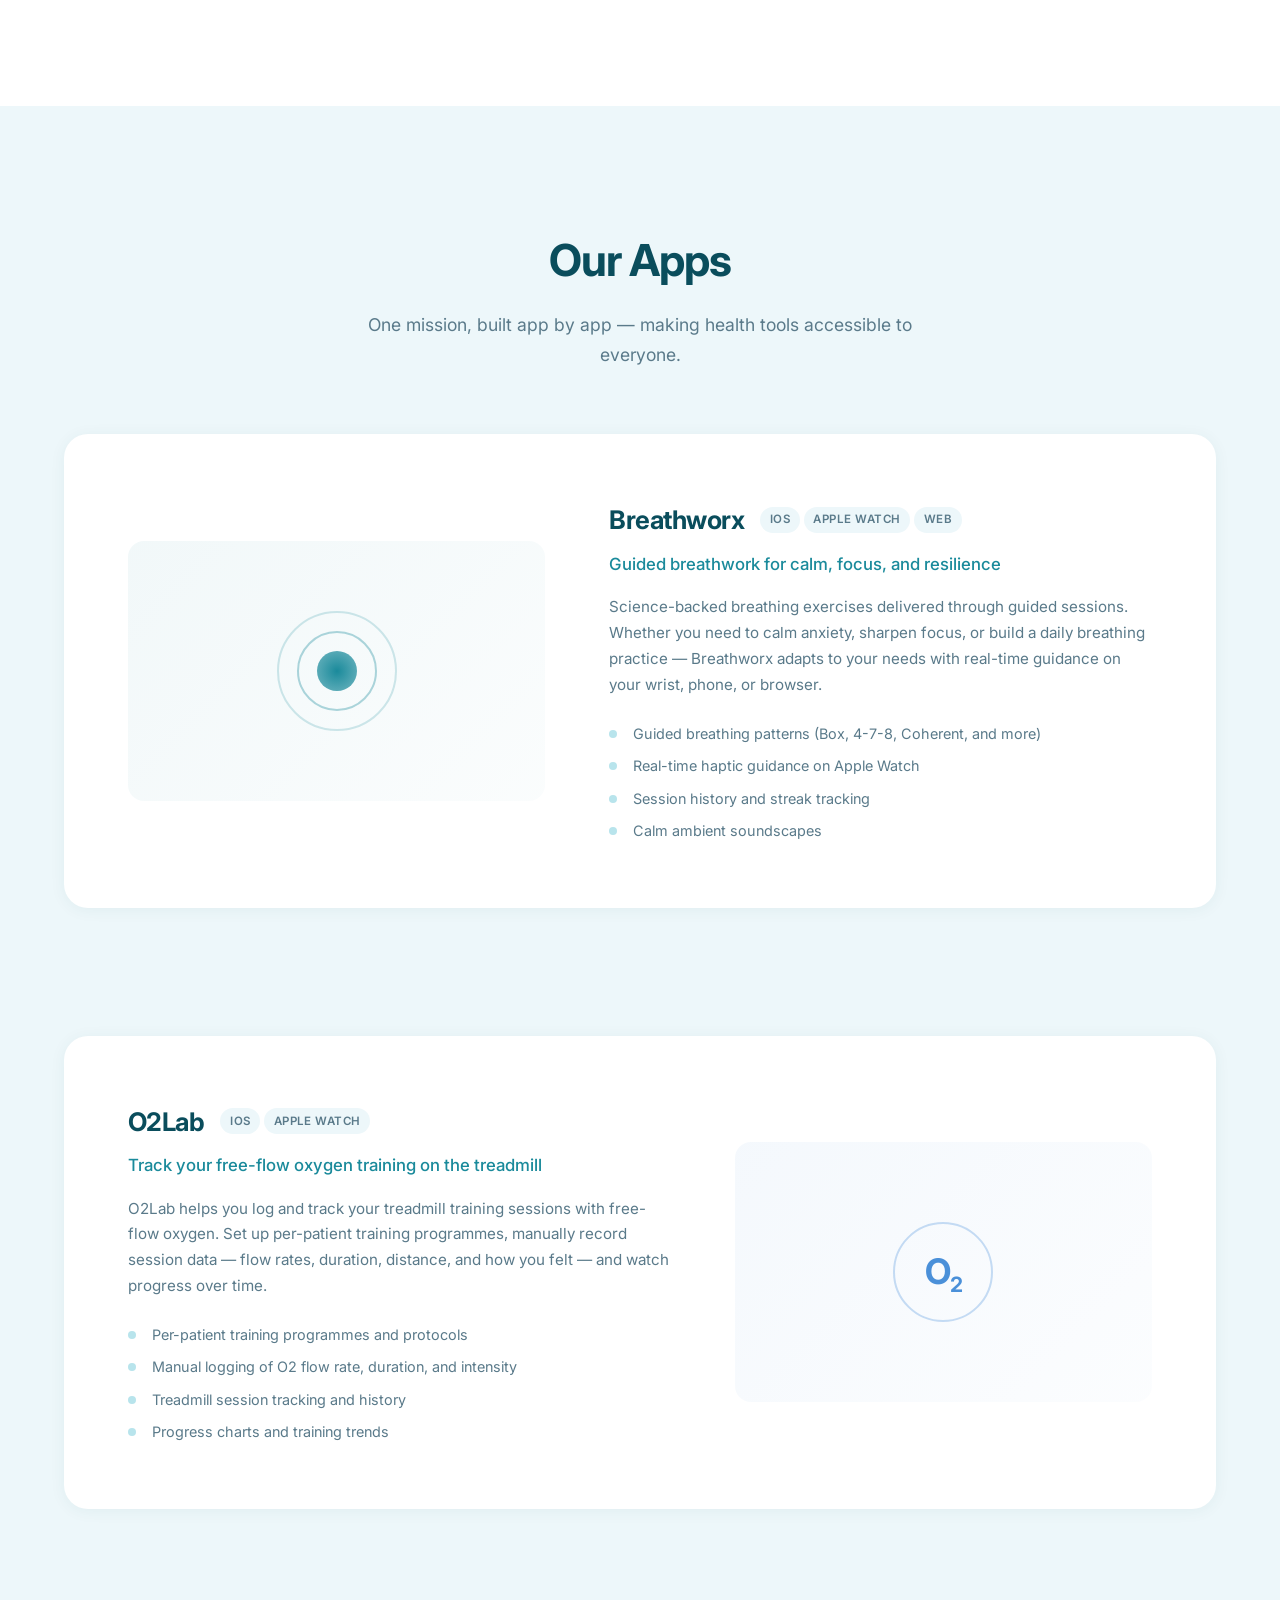
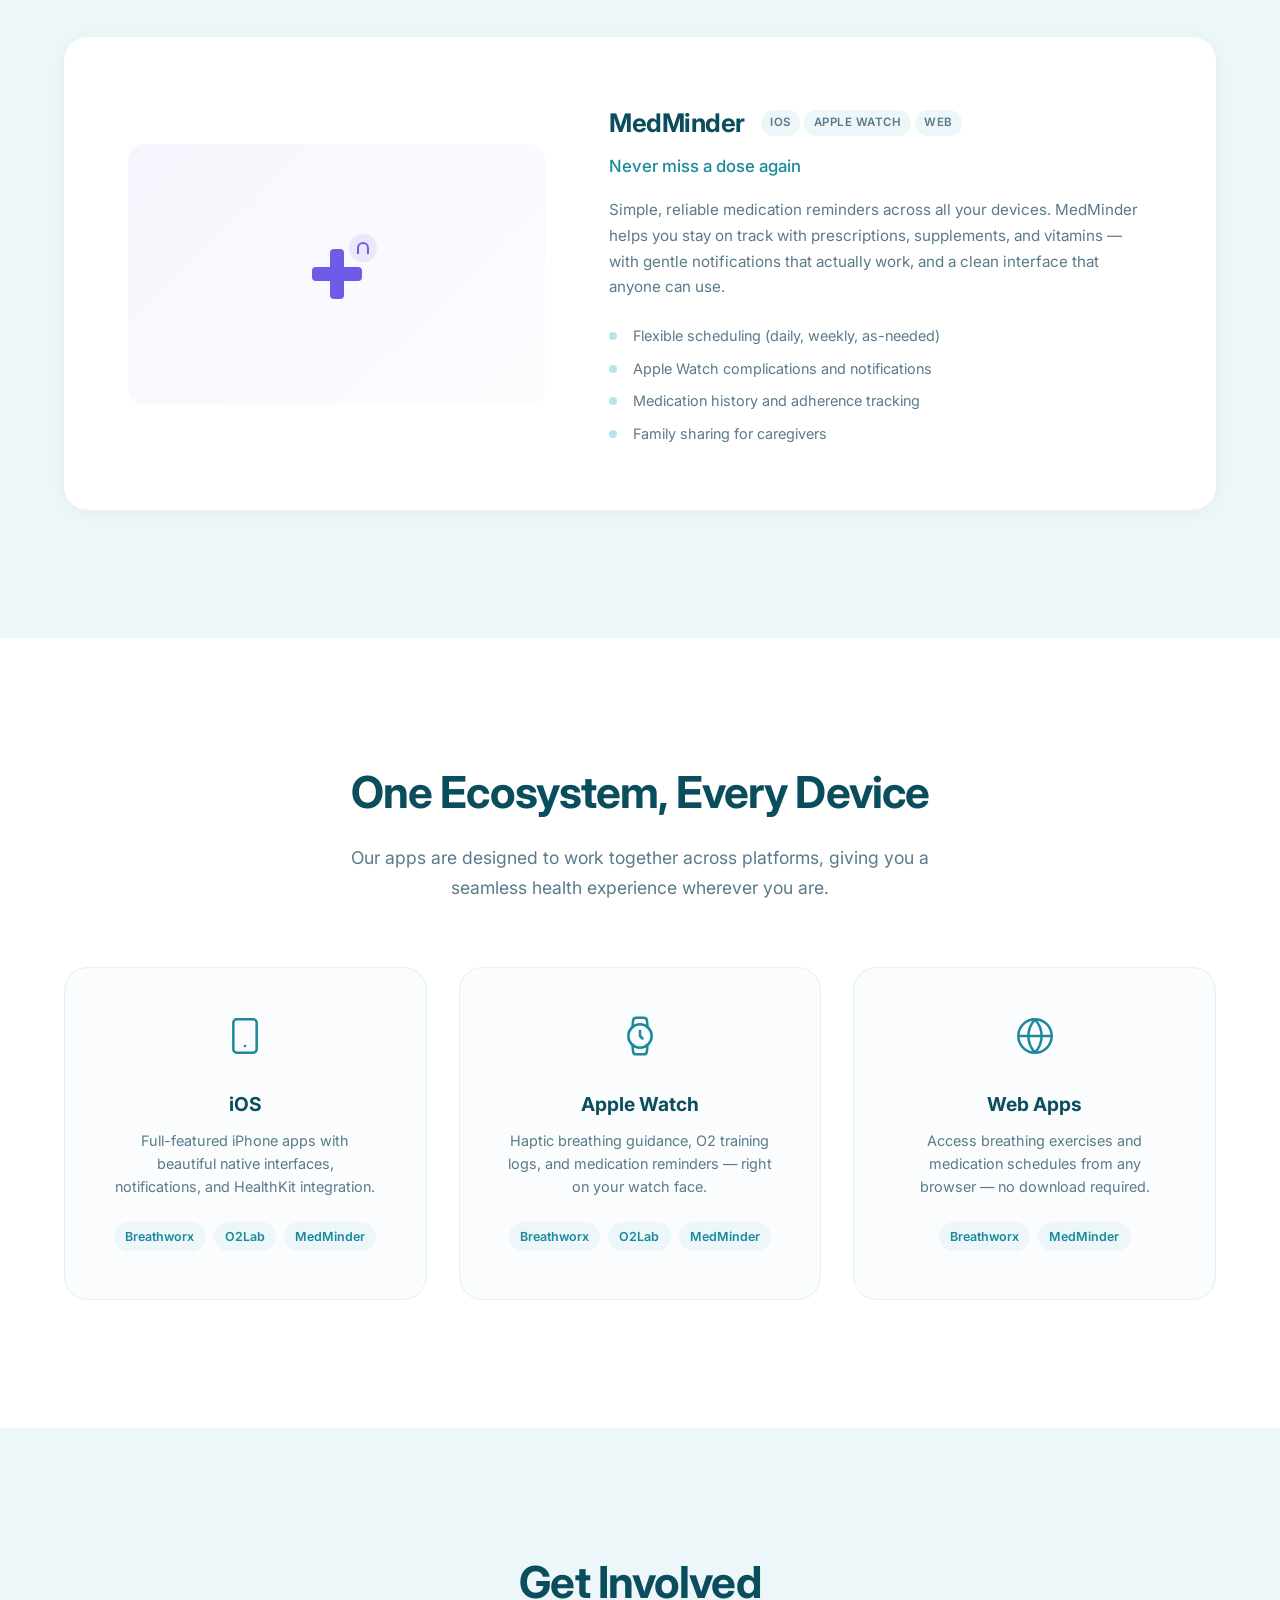
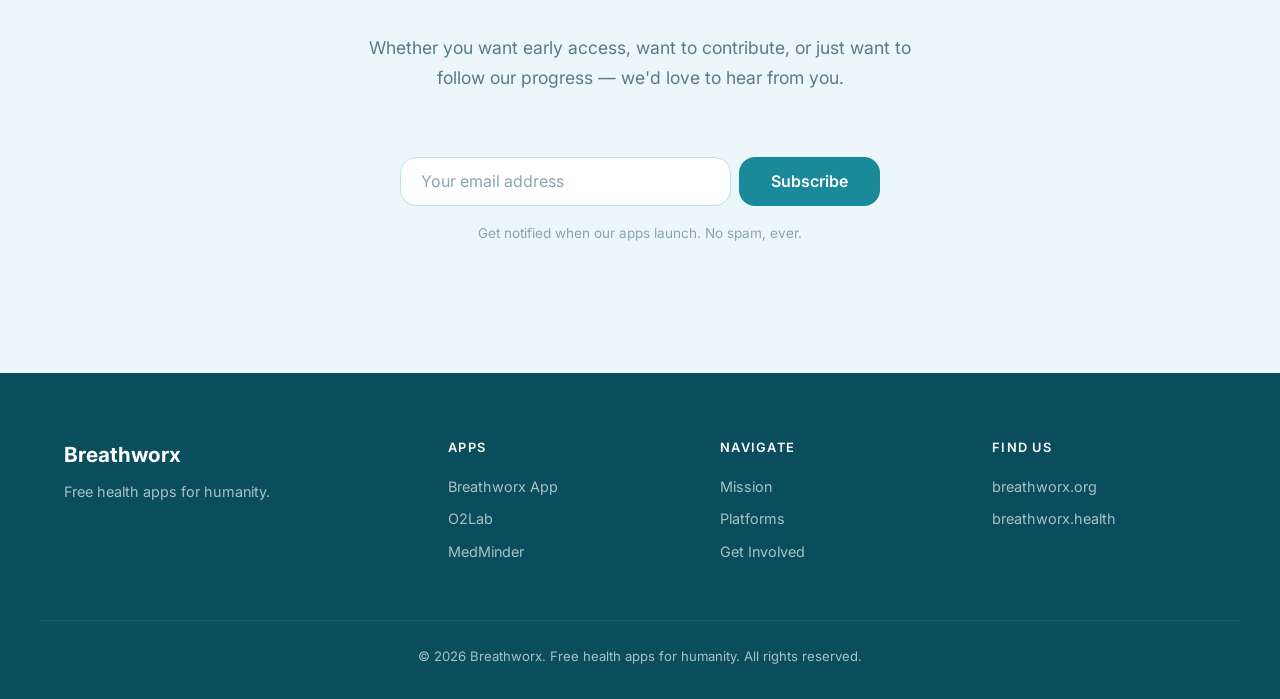
==== commit 60d272e2: "Add per-patient training programmes to O2Lab description https://claude.ai/code/session_014y1zjDYzss" ====
--- a/index.html
+++ b/index.html
@@ -171,13 +171,13 @@
             </div>
             <p class="app-tagline">Track your free-flow oxygen training on the treadmill</p>
             <p class="app-description">
-              O2Lab helps you log and track your treadmill training sessions with free-flow oxygen. Manually record your session data — flow rates, duration, distance, and how you felt — and watch your progress over time.
+              O2Lab helps you log and track your treadmill training sessions with free-flow oxygen. Set up per-patient training programmes, manually record session data — flow rates, duration, distance, and how you felt — and watch progress over time.
             </p>
             <ul class="app-features">
+              <li>Per-patient training programmes and protocols</li>
               <li>Manual logging of O2 flow rate, duration, and intensity</li>
               <li>Treadmill session tracking and history</li>
               <li>Progress charts and training trends</li>
-              <li>Simple, distraction-free interface</li>
             </ul>
           </div>
         </div>
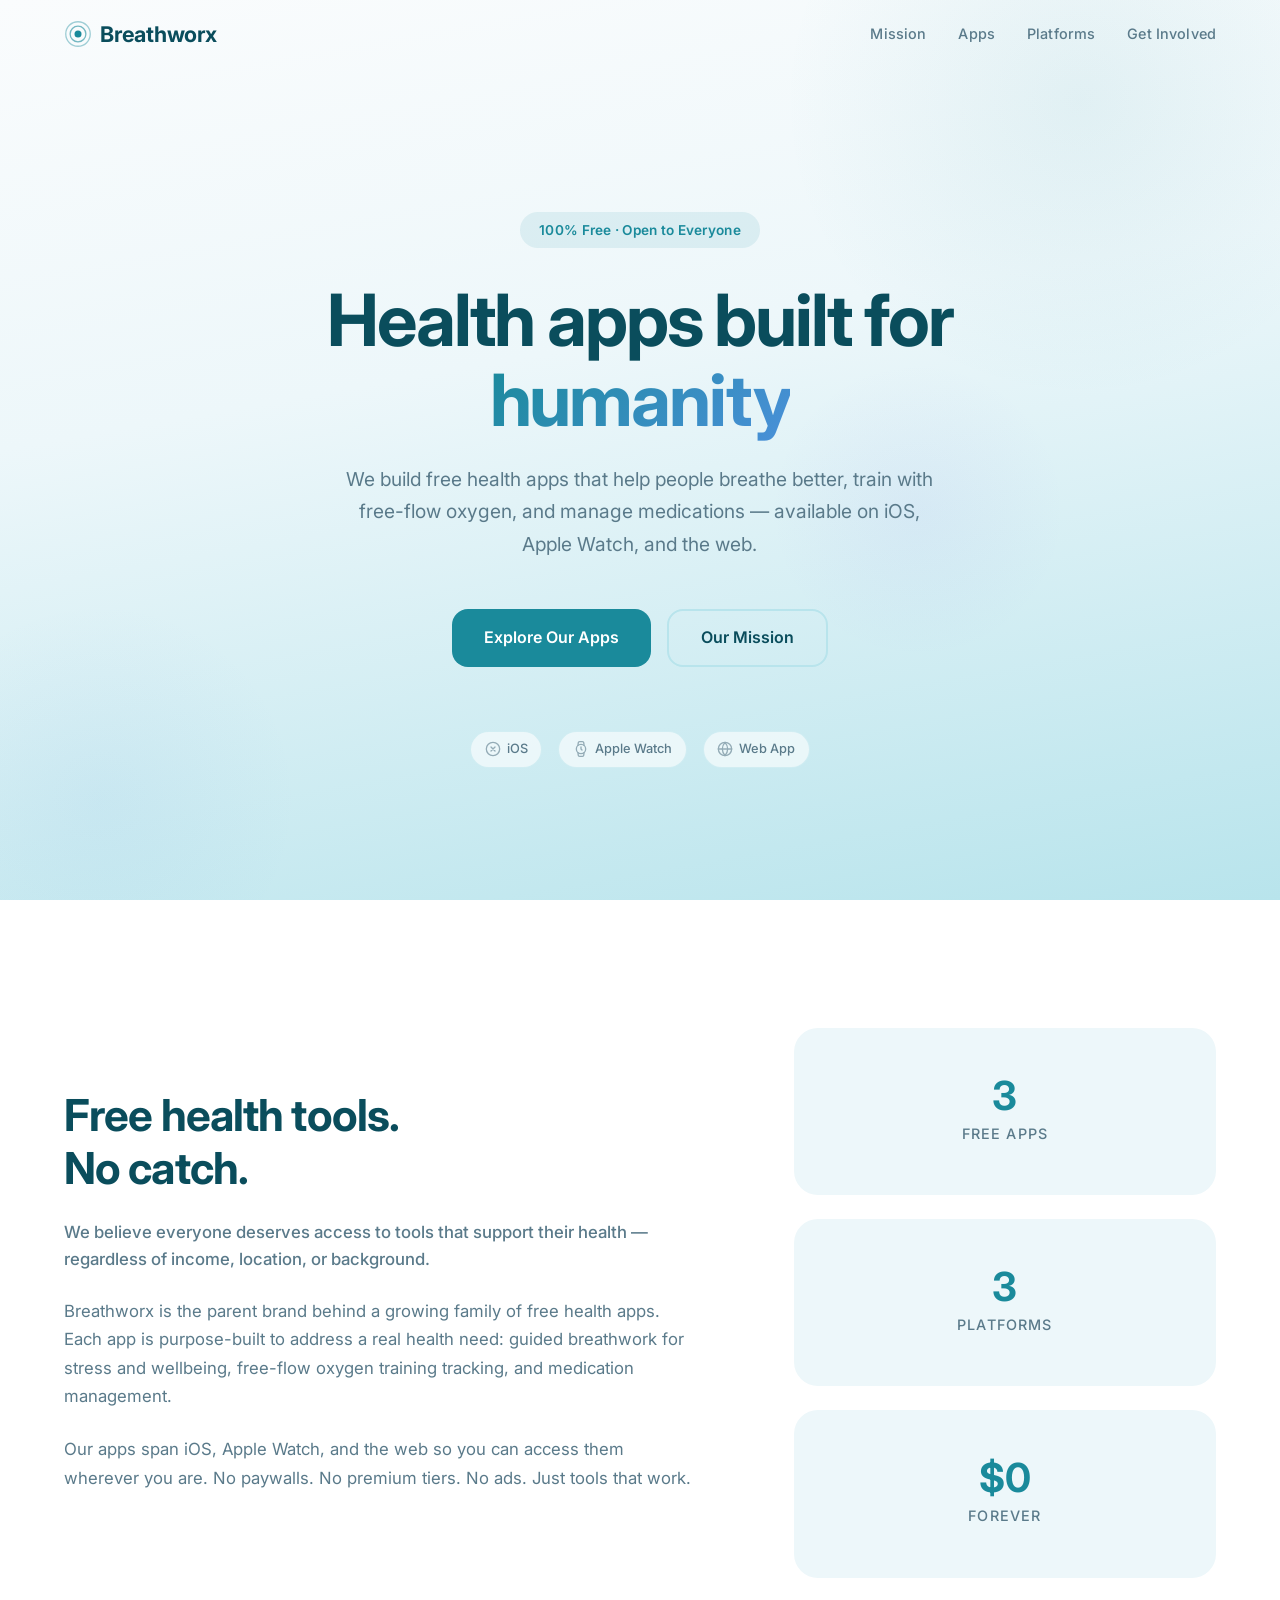
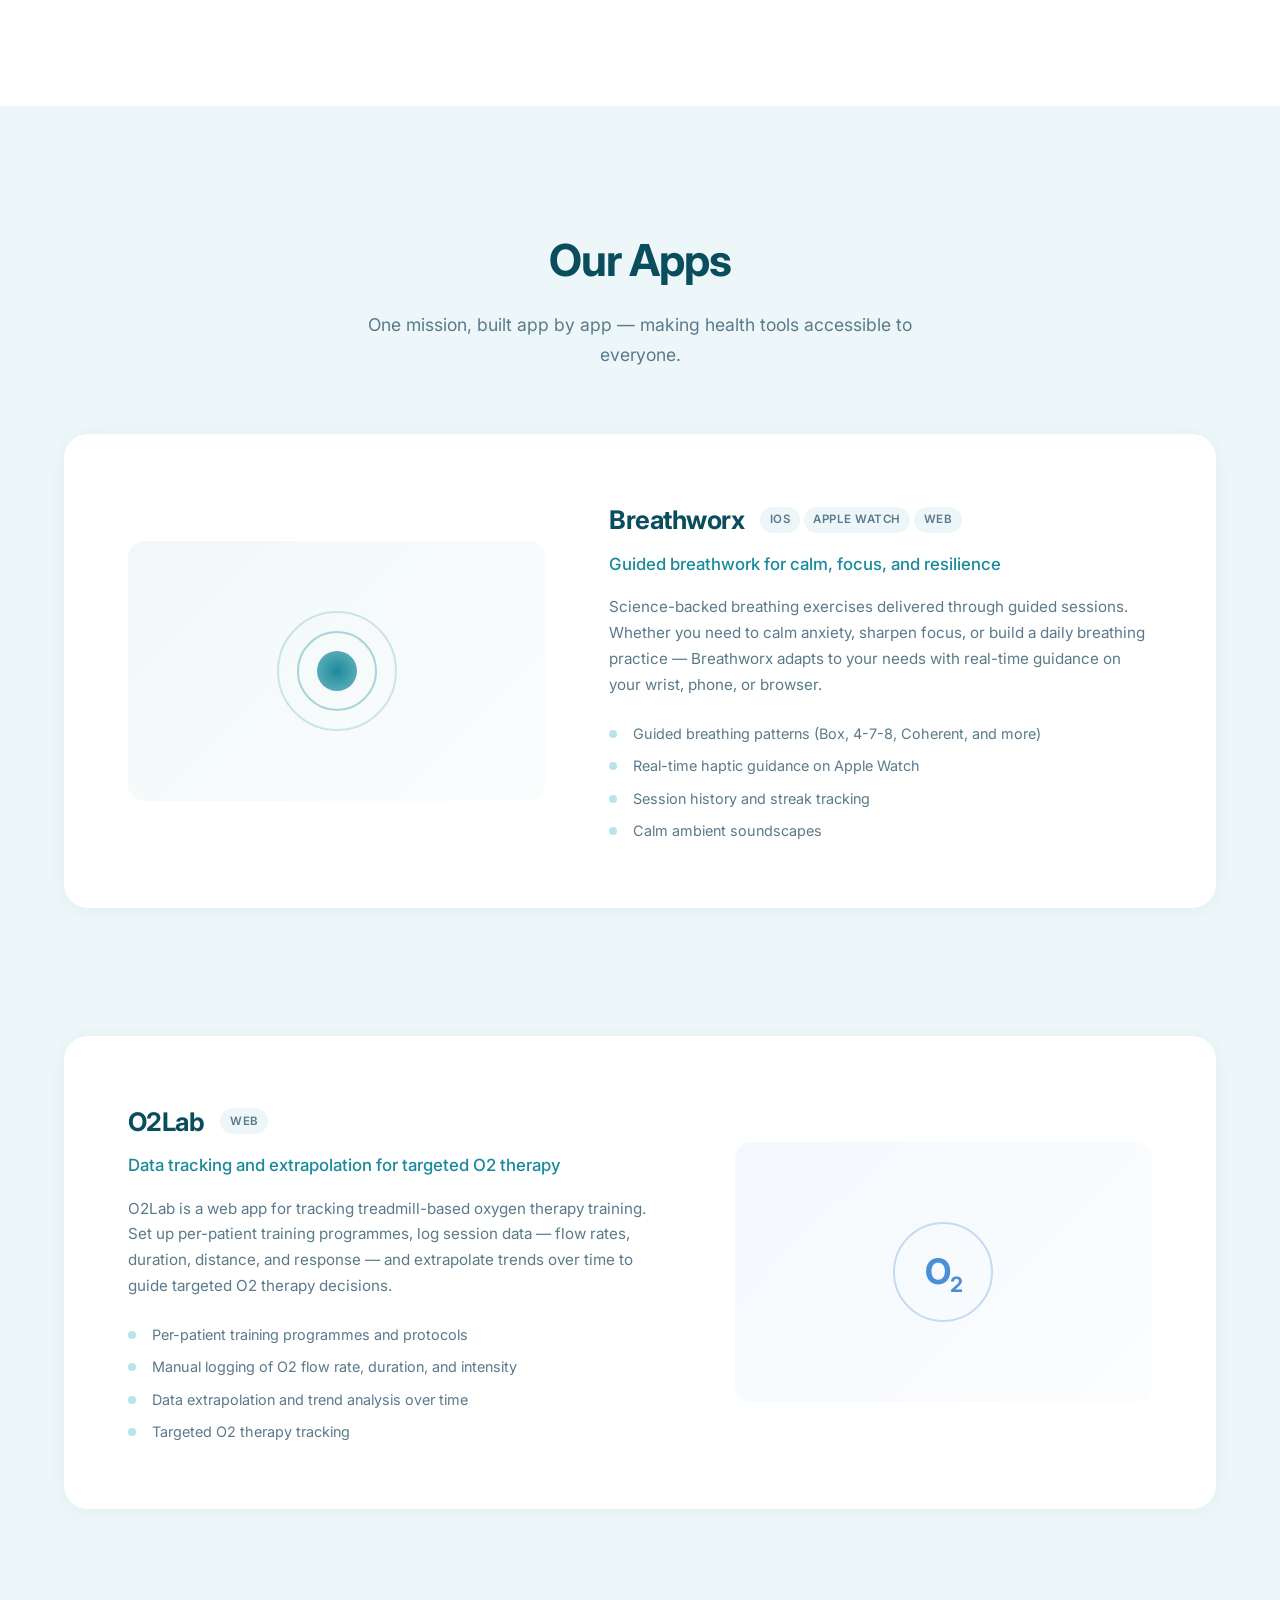
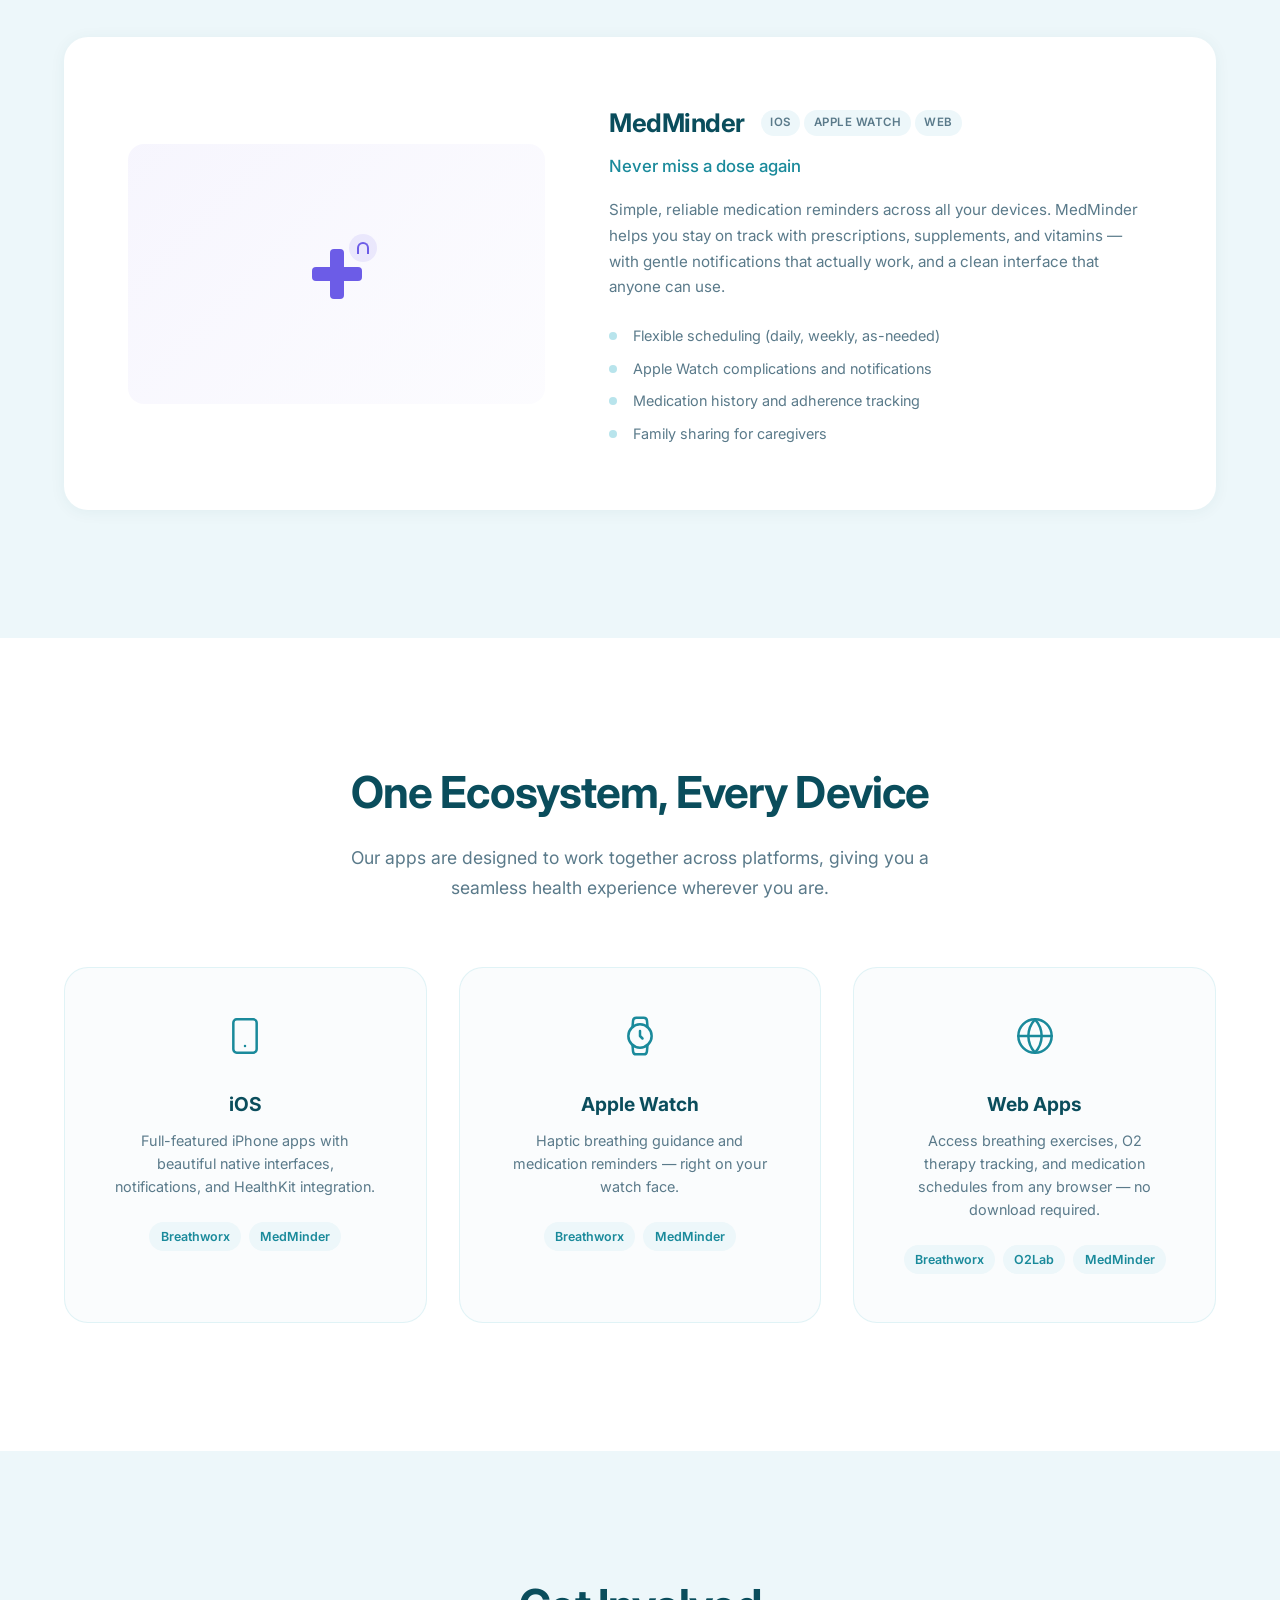
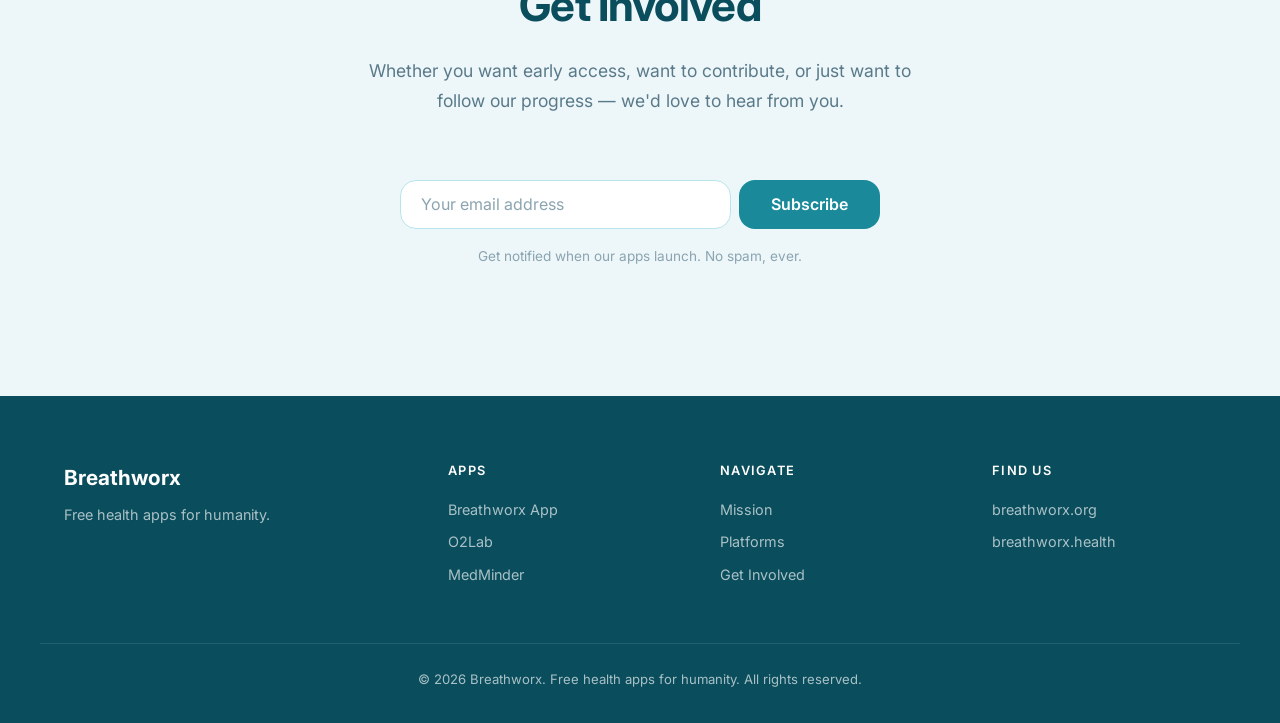
==== commit 8bcb5f6b: "Update O2Lab: web-only, focused on O2 therapy data tracking - O2Lab is now web-only (removed iOS and" ====
--- a/index.html
+++ b/index.html
@@ -165,19 +165,18 @@
             <div class="app-header">
               <h3 class="app-name">O2Lab</h3>
               <div class="app-platforms">
-                <span class="platform-pill">iOS</span>
-                <span class="platform-pill">Apple Watch</span>
-              </div>
-            </div>
-            <p class="app-tagline">Track your free-flow oxygen training on the treadmill</p>
+                <span class="platform-pill">Web</span>
+              </div>
+            </div>
+            <p class="app-tagline">Data tracking and extrapolation for targeted O2 therapy</p>
             <p class="app-description">
-              O2Lab helps you log and track your treadmill training sessions with free-flow oxygen. Set up per-patient training programmes, manually record session data — flow rates, duration, distance, and how you felt — and watch progress over time.
+              O2Lab is a web app for tracking treadmill-based oxygen therapy training. Set up per-patient training programmes, log session data — flow rates, duration, distance, and response — and extrapolate trends over time to guide targeted O2 therapy decisions.
             </p>
             <ul class="app-features">
               <li>Per-patient training programmes and protocols</li>
               <li>Manual logging of O2 flow rate, duration, and intensity</li>
-              <li>Treadmill session tracking and history</li>
-              <li>Progress charts and training trends</li>
+              <li>Data extrapolation and trend analysis over time</li>
+              <li>Targeted O2 therapy tracking</li>
             </ul>
           </div>
         </div>
@@ -234,7 +233,6 @@
             <p class="platform-card-text">Full-featured iPhone apps with beautiful native interfaces, notifications, and HealthKit integration.</p>
             <div class="platform-card-apps">
               <span>Breathworx</span>
-              <span>O2Lab</span>
               <span>MedMinder</span>
             </div>
           </div>
@@ -247,10 +245,9 @@
               </svg>
             </div>
             <h3 class="platform-card-title">Apple Watch</h3>
-            <p class="platform-card-text">Haptic breathing guidance, O2 training logs, and medication reminders — right on your watch face.</p>
+            <p class="platform-card-text">Haptic breathing guidance and medication reminders — right on your watch face.</p>
             <div class="platform-card-apps">
               <span>Breathworx</span>
-              <span>O2Lab</span>
               <span>MedMinder</span>
             </div>
           </div>
@@ -263,9 +260,10 @@
               </svg>
             </div>
             <h3 class="platform-card-title">Web Apps</h3>
-            <p class="platform-card-text">Access breathing exercises and medication schedules from any browser — no download required.</p>
+            <p class="platform-card-text">Access breathing exercises, O2 therapy tracking, and medication schedules from any browser — no download required.</p>
             <div class="platform-card-apps">
               <span>Breathworx</span>
+              <span>O2Lab</span>
               <span>MedMinder</span>
             </div>
           </div>
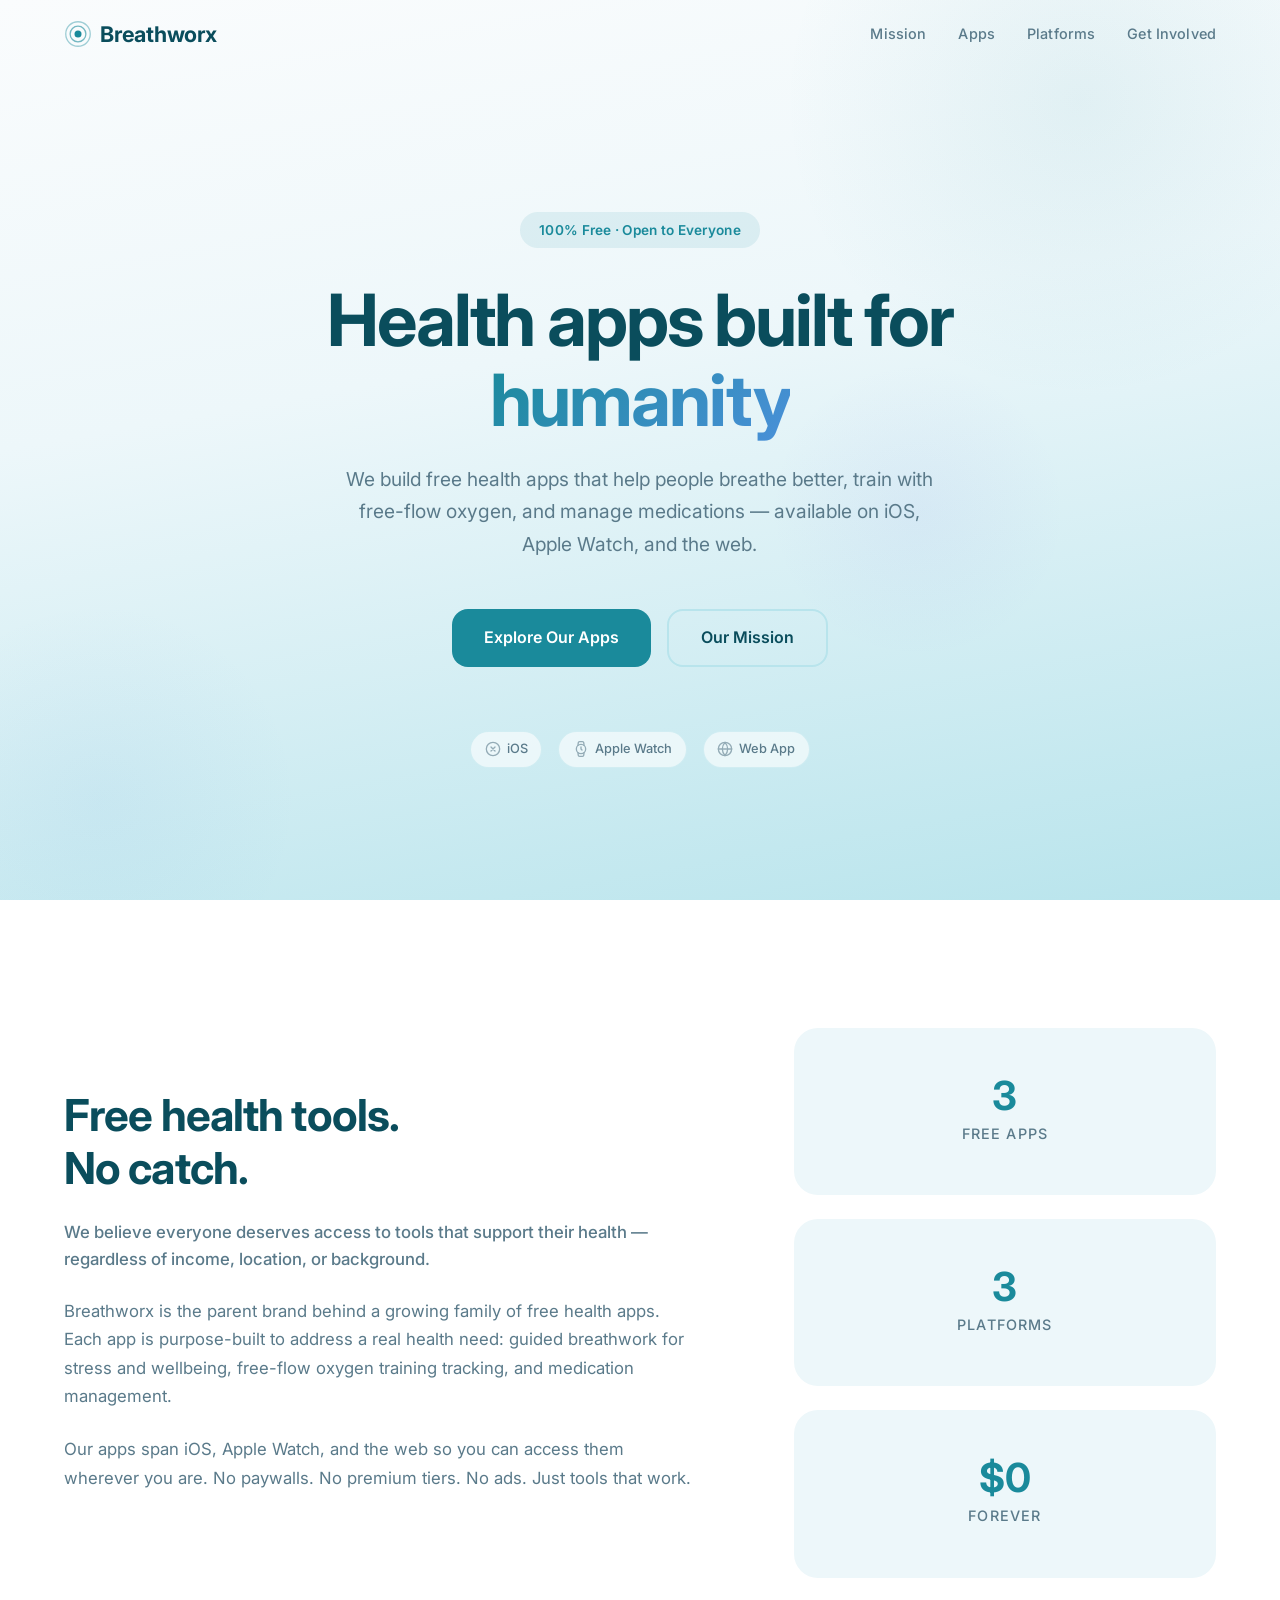
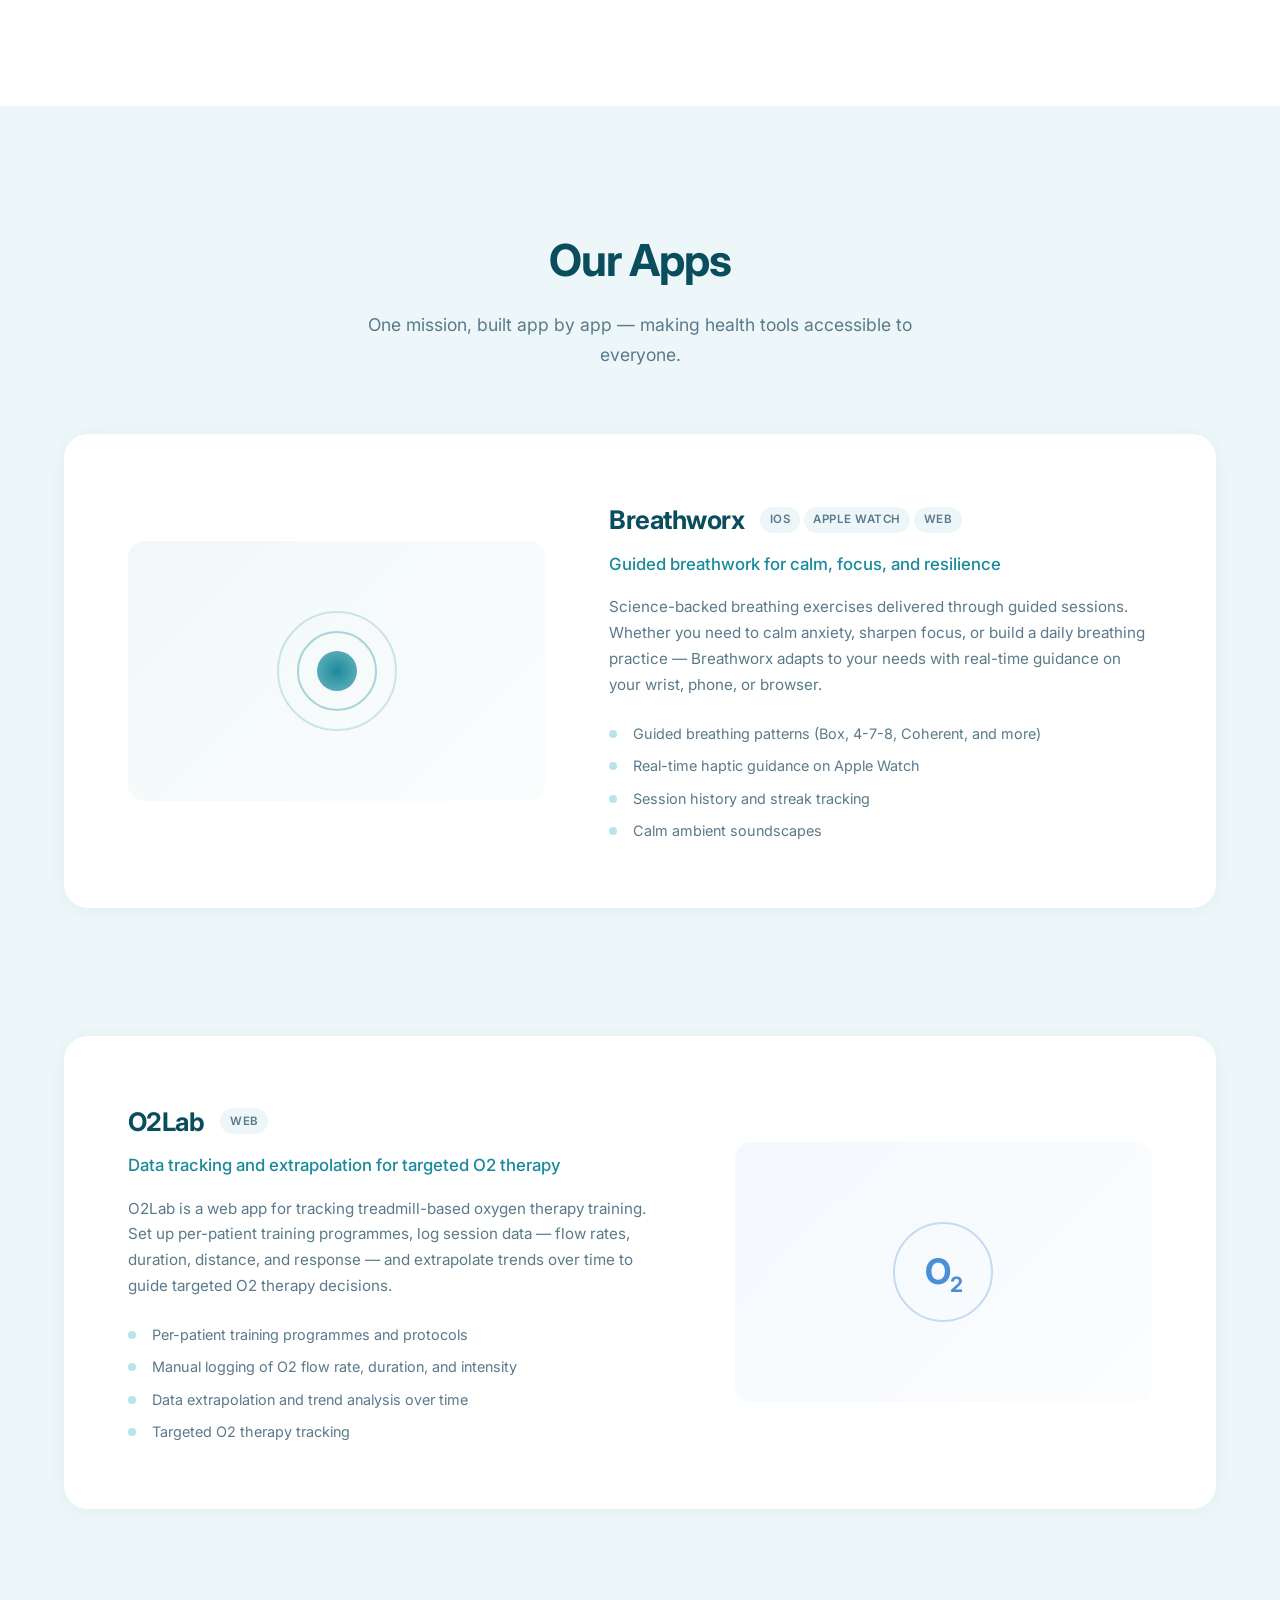
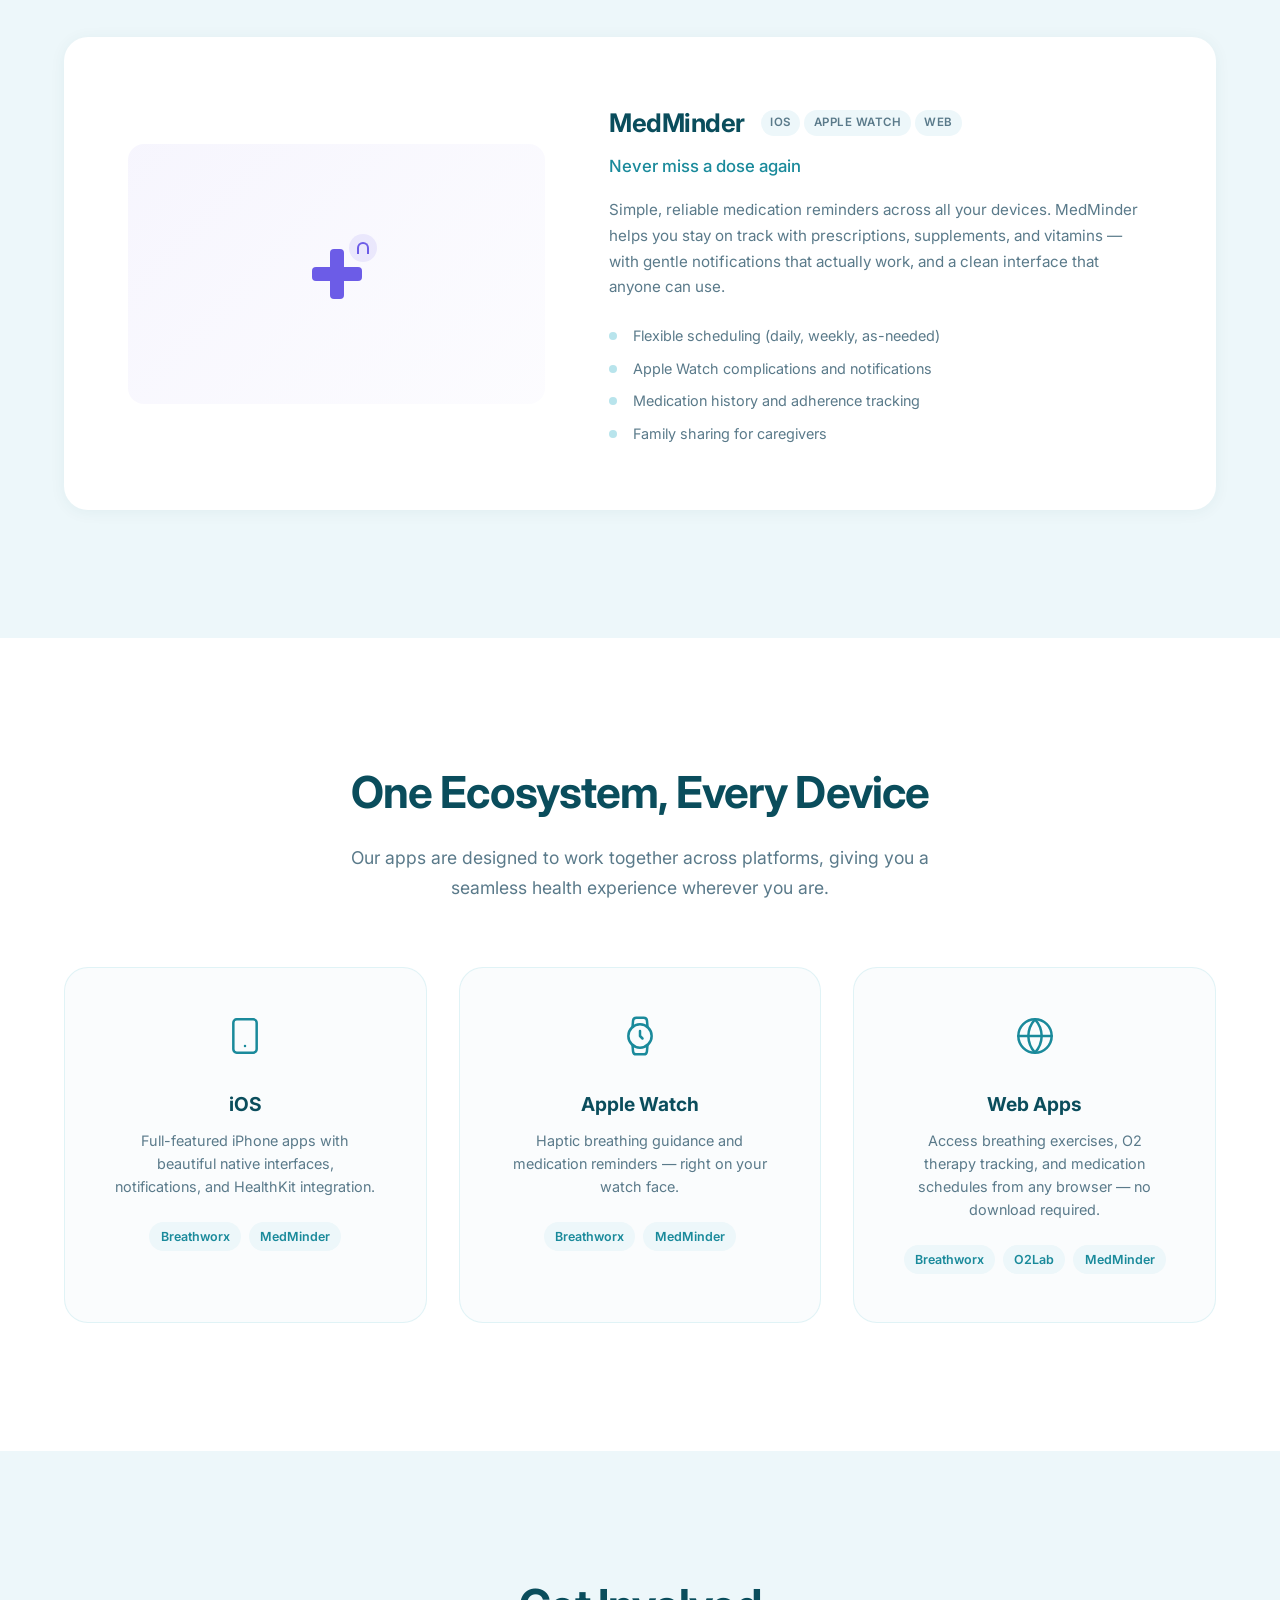
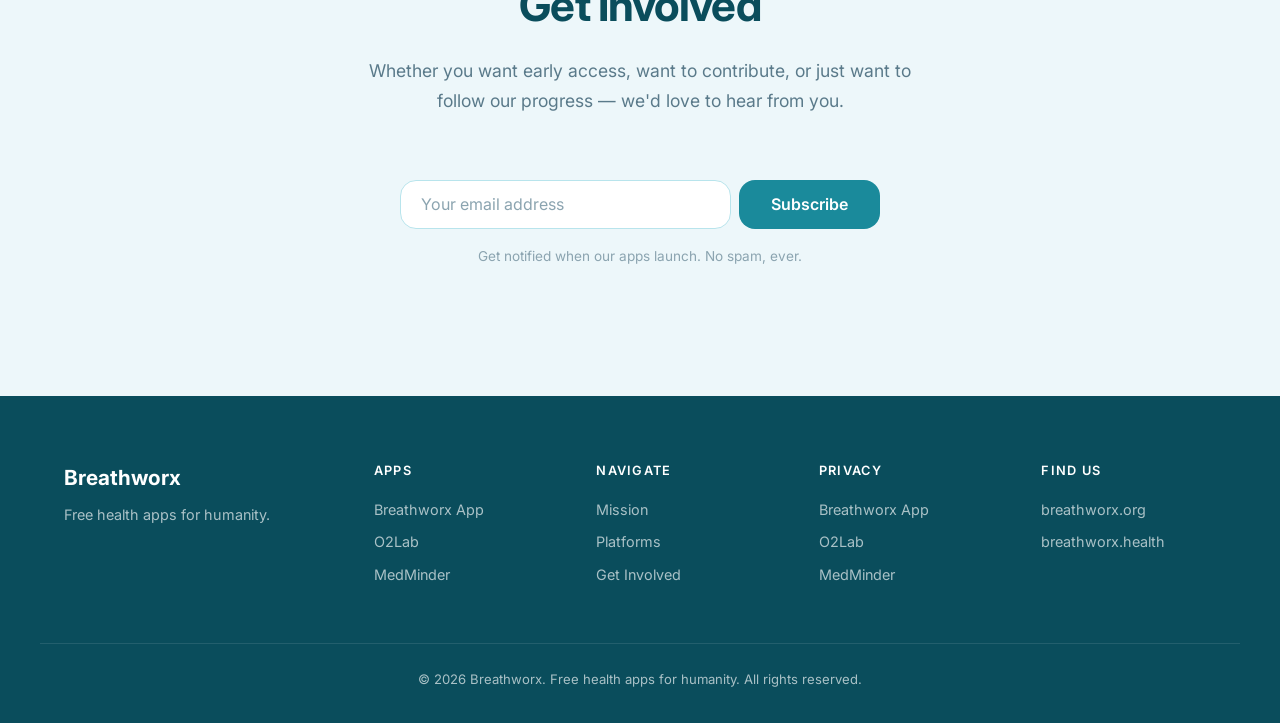
==== commit 804d6f76: "Add privacy policy pages for each app Adds App Store-compliant privacy policies for Breathworx, O2La" ====
--- a/index.html
+++ b/index.html
@@ -307,6 +307,12 @@
         <a href="#platforms">Platforms</a>
         <a href="#contact">Get Involved</a>
       </div>
+      <div class="footer-links">
+        <h4 class="footer-heading">Privacy</h4>
+        <a href="privacy/breathworx.html">Breathworx App</a>
+        <a href="privacy/o2lab.html">O2Lab</a>
+        <a href="privacy/medminder.html">MedMinder</a>
+      </div>
       <div class="footer-domains">
         <h4 class="footer-heading">Find Us</h4>
         <a href="https://breathworx.org" target="_blank" rel="noopener">breathworx.org</a>
--- a/css/styles.css
+++ b/css/styles.css
@@ -841,7 +841,7 @@
 
 .footer-grid {
   display: grid;
-  grid-template-columns: 1.5fr 1fr 1fr 1fr;
+  grid-template-columns: 1.5fr 1fr 1fr 1fr 1fr;
   gap: var(--space-2xl);
   margin-bottom: var(--space-2xl);
 }
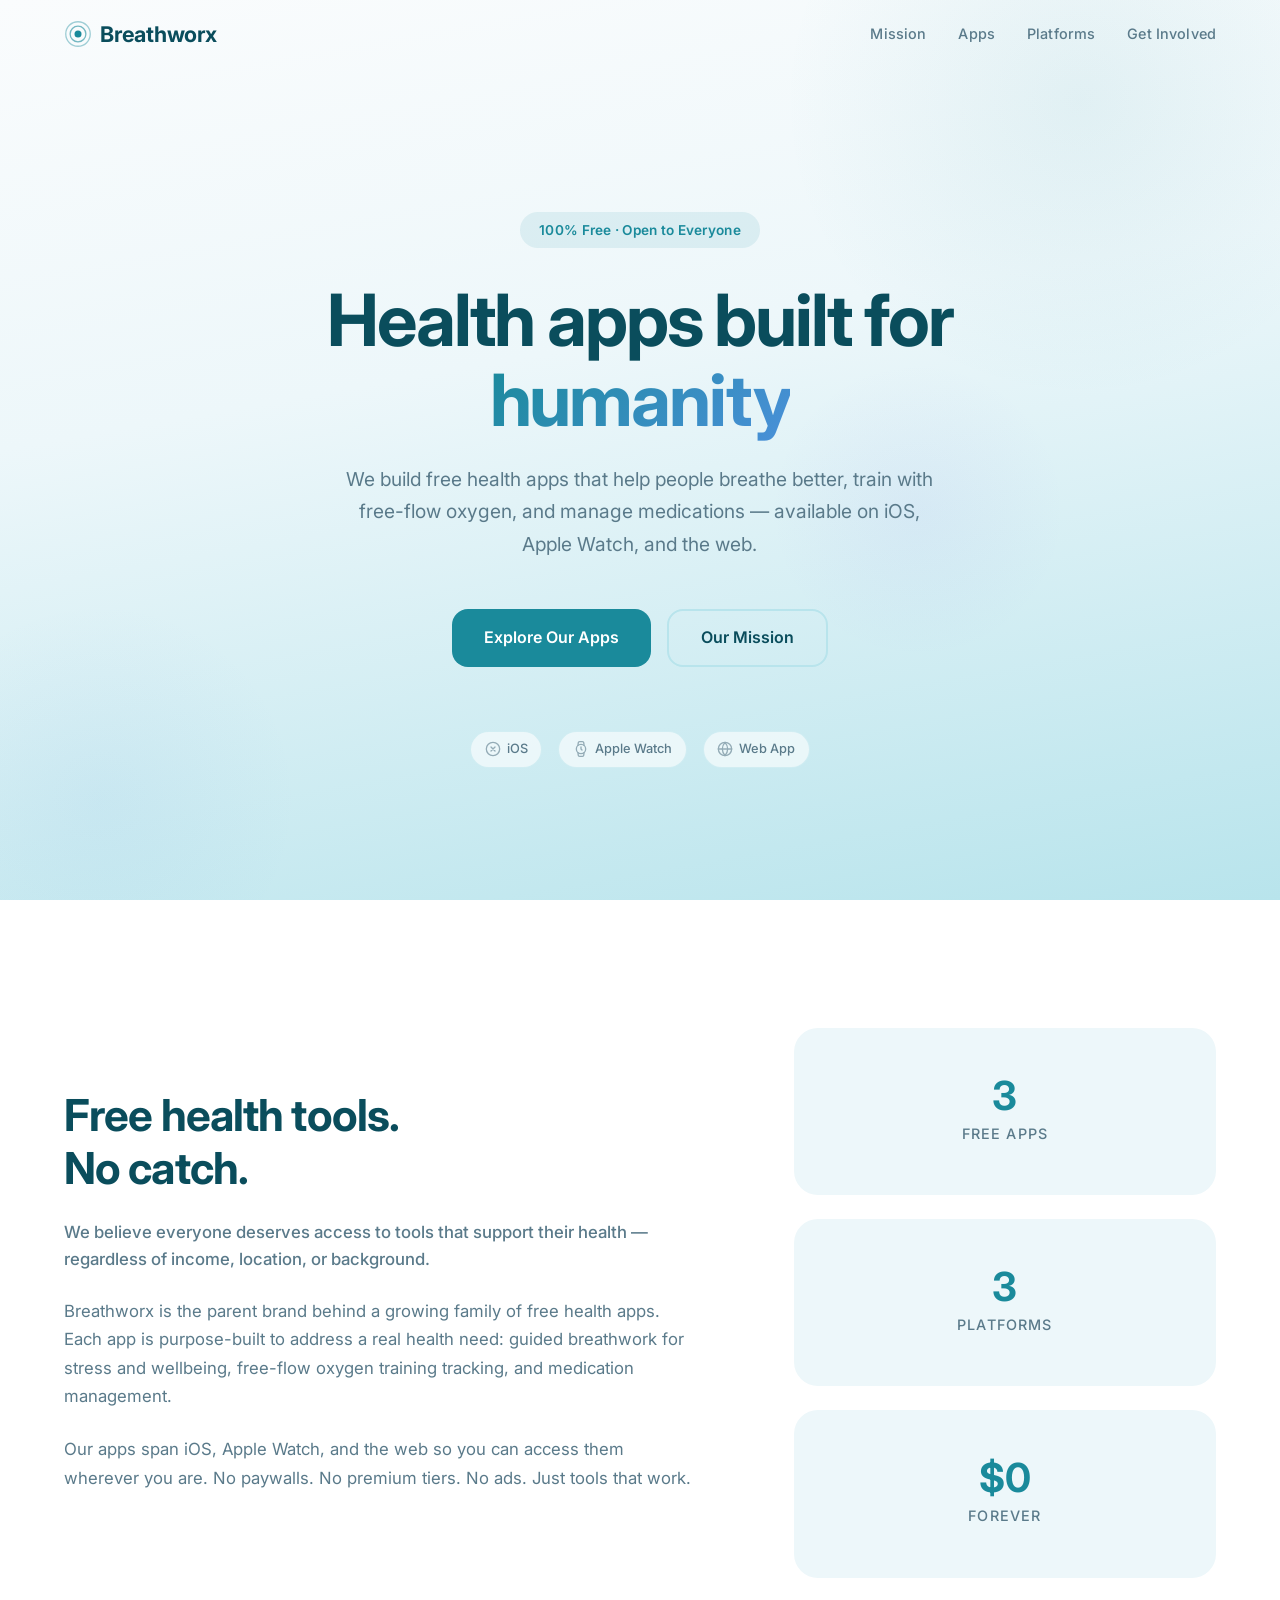
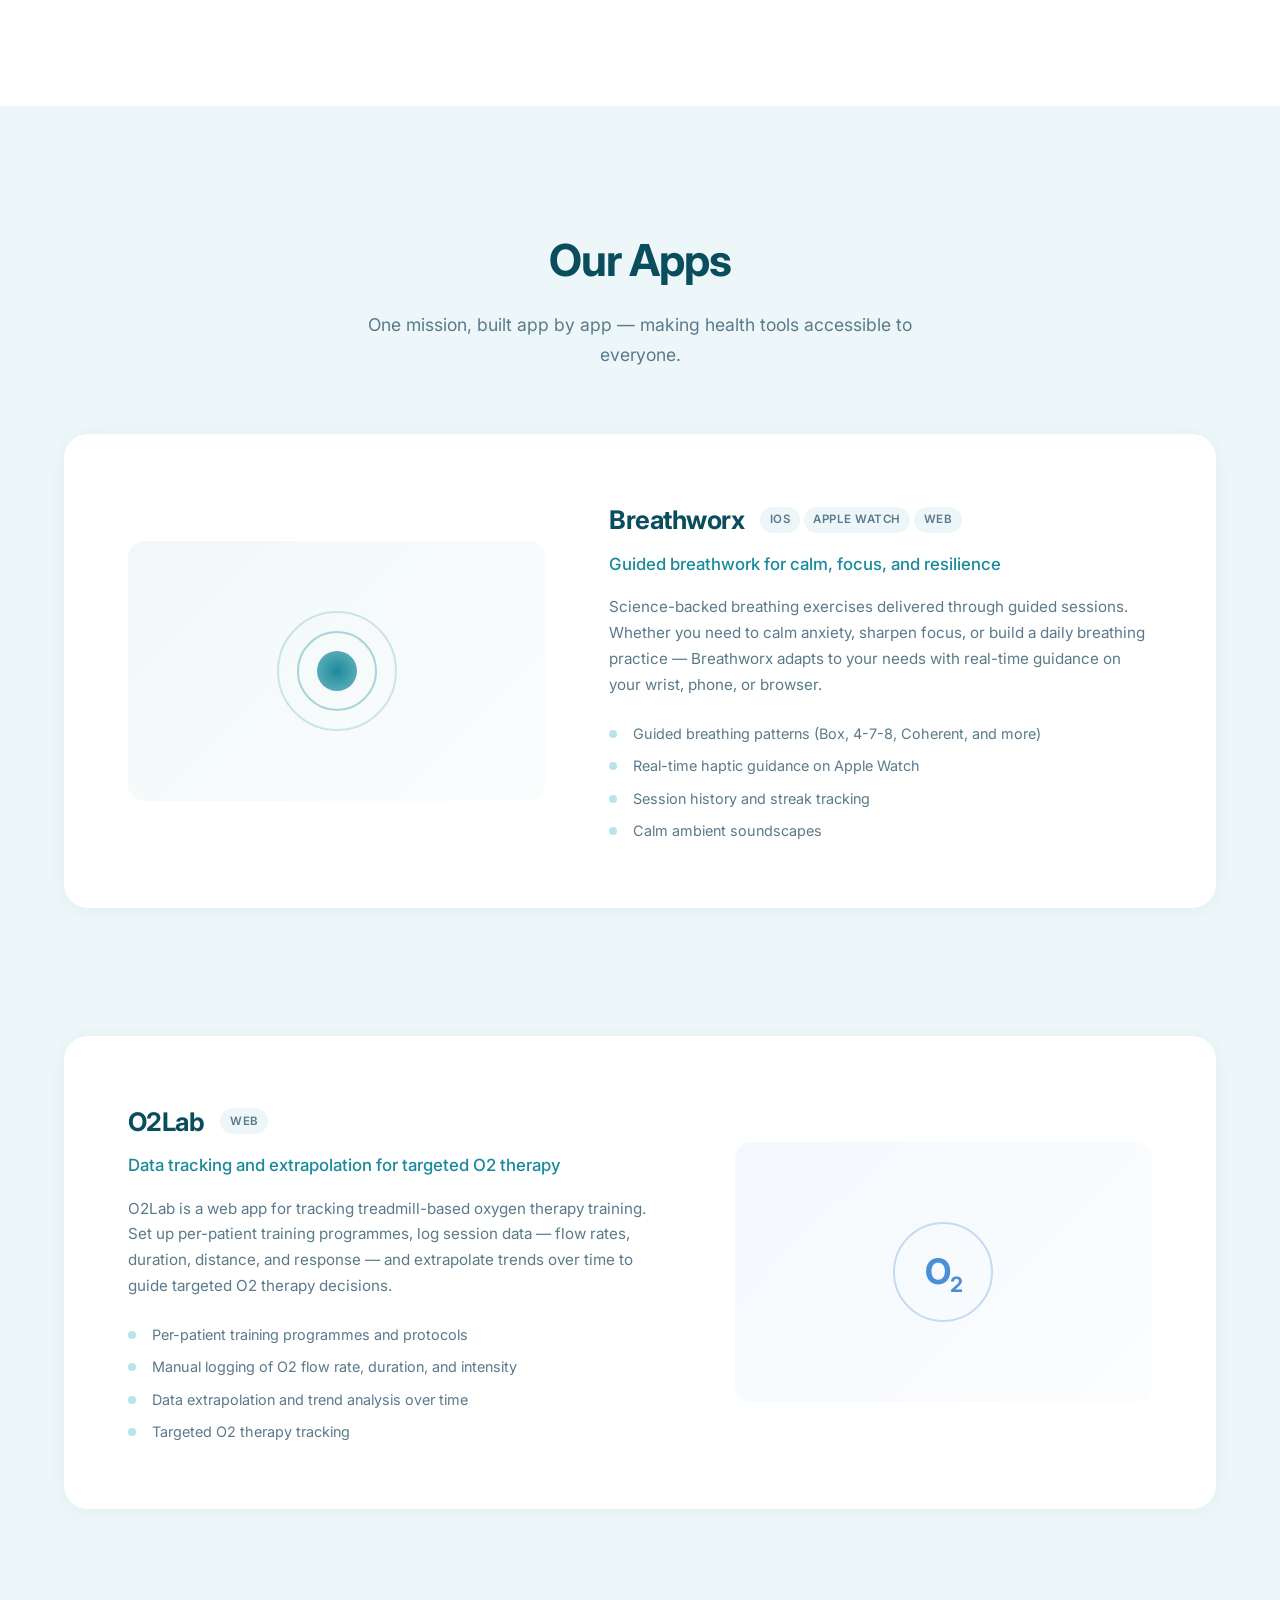
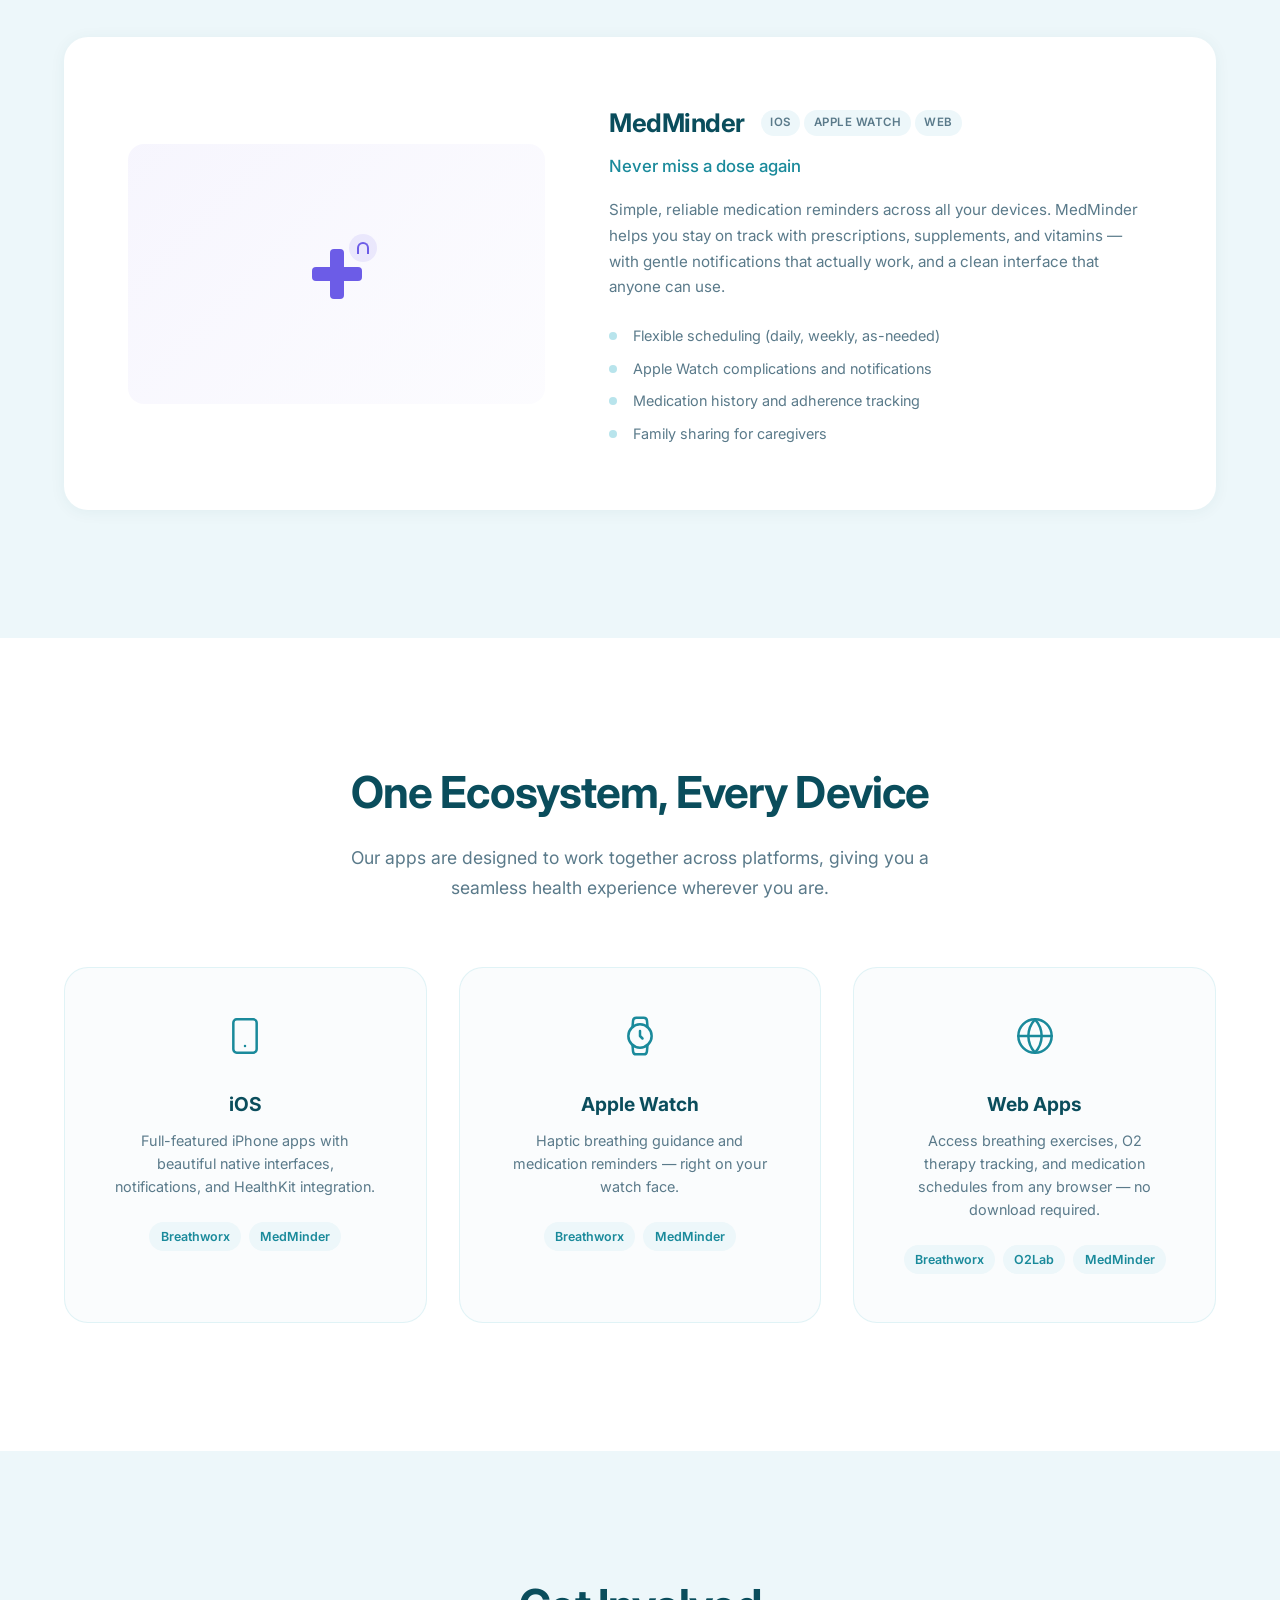
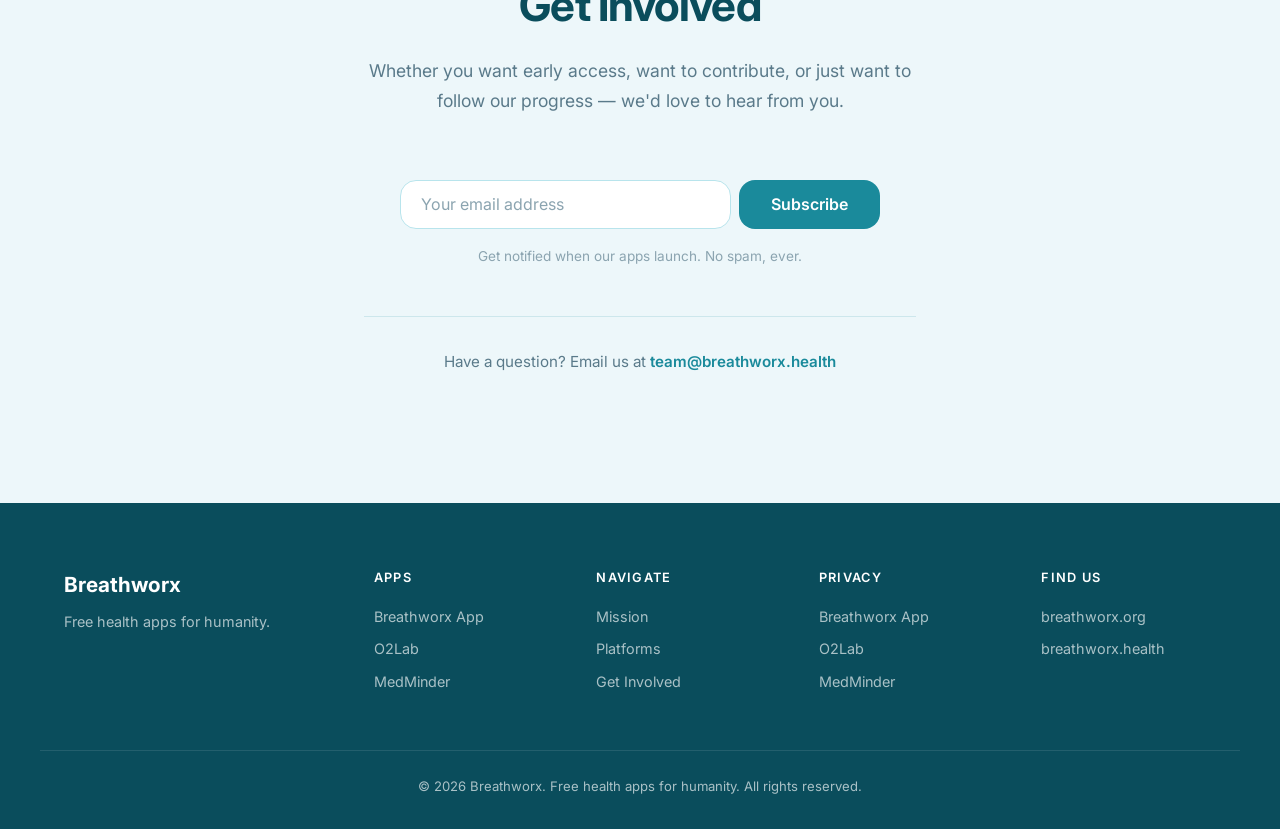
==== commit 40228a32: "Add contact email to Get Involved section team@breathworx.health is now displayed below the subscrib" ====
--- a/index.html
+++ b/index.html
@@ -283,6 +283,7 @@
           </div>
           <p class="form-note">Get notified when our apps launch. No spam, ever.</p>
         </form>
+        <p class="contact-email" data-animate>Have a question? Email us at <a href="mailto:team@breathworx.health">team@breathworx.health</a></p>
       </div>
     </section>
 
--- a/css/styles.css
+++ b/css/styles.css
@@ -830,6 +830,24 @@
   margin-top: var(--space-md);
   font-size: 0.85rem;
   color: var(--color-text-muted);
+}
+
+.contact-email {
+  margin-top: var(--space-2xl);
+  padding-top: var(--space-xl);
+  border-top: 1px solid rgba(26, 138, 155, 0.15);
+  font-size: 0.95rem;
+  color: var(--color-text-secondary);
+}
+
+.contact-email a {
+  color: var(--color-teal);
+  font-weight: 600;
+}
+
+.contact-email a:hover {
+  color: var(--color-deep-teal);
+  text-decoration: underline;
 }
 
 /* --- Footer --- */
